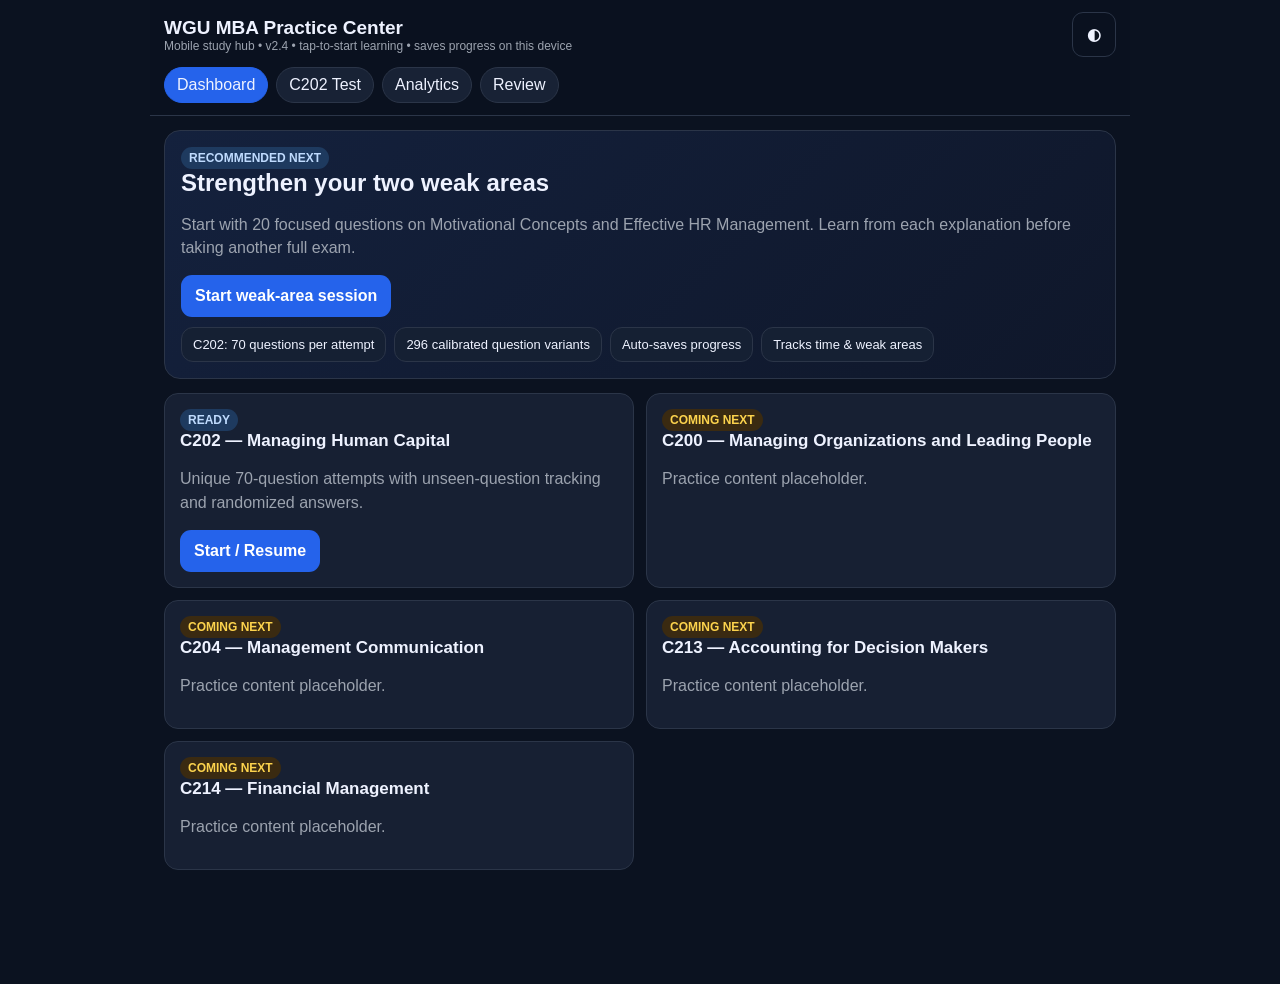
==== index.html @ a2a79108 "Make learning modes tap to start" ====
<!doctype html>
<html lang="en">
<head>
<meta charset="utf-8">
<meta name="viewport" content="width=device-width,initial-scale=1,viewport-fit=cover">
<meta name="theme-color" content="#0f172a">
<title>WGU MBA Practice Center</title>
<style>
:root {
  --bg:#0b1220; --panel:#111827; --panel2:#172033; --text:#eef2ff; --muted:#9ca3af;
  --line:#2b3548; --accent:#60a5fa; --accent2:#2563eb; --good:#16a34a; --bad:#dc2626;
  --warn:#d97706; --white:#fff;
}
*{box-sizing:border-box}
html{scroll-behavior:smooth}
body{margin:0;font-family:-apple-system,BlinkMacSystemFont,"Segoe UI",Roboto,Arial,sans-serif;background:var(--bg);color:var(--text)}
button,input{font:inherit}
.app{max-width:980px;margin:auto;padding-bottom:100px}
.topbar{position:sticky;top:0;z-index:30;background:rgba(11,18,32,.96);backdrop-filter:blur(12px);border-bottom:1px solid var(--line);padding:12px 14px}
.toprow{display:flex;justify-content:space-between;align-items:center;gap:12px}
.brand{font-weight:800;font-size:19px}
.sub{font-size:12px;color:var(--muted)}
.nav{display:flex;gap:8px;margin-top:10px;overflow:auto}
.nav button{flex:0 0 auto;background:#182235;color:var(--text);border:1px solid var(--line);border-radius:999px;padding:8px 12px}
.nav button.active{background:var(--accent2);border-color:var(--accent2)}
main{padding:14px}
.card{background:var(--panel);border:1px solid var(--line);border-radius:16px;padding:16px;margin-bottom:14px}
.hero{background:linear-gradient(135deg,#14213d,#0f172a)}
h1,h2,h3{margin:0 0 10px}
p{line-height:1.45}
.muted{color:var(--muted)}
.grid{display:grid;grid-template-columns:repeat(2,minmax(0,1fr));gap:12px}
.course{padding:15px;border-radius:14px;background:var(--panel2);border:1px solid var(--line)}
.course h3{font-size:17px}
.badge{display:inline-block;border-radius:999px;padding:4px 8px;font-size:12px;font-weight:700;background:#1e3a5f;color:#bfdbfe}
.badge.soon{background:#3a2a11;color:#fcd34d}
.btn{border:0;border-radius:11px;padding:12px 14px;font-weight:750;cursor:pointer}
.primary{background:var(--accent2);color:white}
.secondary{background:#253044;color:white}
.ghost{background:transparent;color:var(--text);border:1px solid var(--line)}
.danger{background:#7f1d1d;color:white}
.row{display:flex;gap:10px;flex-wrap:wrap}
.row .btn{flex:1}
.statrow{display:flex;gap:8px;flex-wrap:wrap;margin-top:10px}
.stat{background:#152033;border:1px solid var(--line);border-radius:12px;padding:9px 11px;font-size:13px}
.hidden{display:none!important}
.modeChoice{display:grid;grid-template-columns:1fr 1fr;gap:12px}
.mode{padding:16px;background:#162033;border:1px solid var(--line);border-radius:14px;cursor:pointer}
.mode.selected{outline:2px solid var(--accent)}
.mode .open{display:block;margin-top:14px;color:#93c5fd;font-weight:800;font-size:14px}
.progressWrap{height:8px;background:#222d40;border-radius:999px;overflow:hidden;margin-top:10px}
.progressBar{height:100%;background:var(--accent);width:0}
.questionCard{background:var(--panel);border:1px solid var(--line);border-radius:16px;padding:16px;margin-bottom:14px}
.qmeta{display:flex;justify-content:space-between;gap:8px;color:var(--muted);font-size:13px;margin-bottom:8px}
.qtext{font-size:18px;font-weight:700;line-height:1.42;margin-bottom:14px}
.option{display:flex;align-items:flex-start;gap:10px;padding:13px;border:1px solid var(--line);border-radius:12px;margin:9px 0;background:#151e2d;cursor:pointer}
.option:has(input:checked){border-color:var(--accent);background:#14253d}
.option input{margin-top:3px;transform:scale(1.2)}
.feedback{margin-top:12px;border-radius:12px;padding:12px;line-height:1.45}
.feedback.good{background:#0f2f1f;border:1px solid #166534}
.feedback.bad{background:#351515;border:1px solid #991b1b}
.feedback b{display:block;margin-bottom:4px}
.bookmark{background:transparent;border:1px solid var(--line);color:#facc15;border-radius:10px;padding:8px 10px}
.bottom{position:fixed;left:0;right:0;bottom:0;background:rgba(17,24,39,.98);border-top:1px solid var(--line);padding:10px 12px;z-index:40}
.bottom .inner{max-width:980px;margin:auto;display:flex;gap:8px}
.bottom .btn{flex:1}
.analyticsGrid{display:grid;grid-template-columns:repeat(2,minmax(0,1fr));gap:10px}
.metric{background:#151e2d;border:1px solid var(--line);border-radius:12px;padding:12px}
.metric strong{font-size:22px;display:block}
table{width:100%;border-collapse:collapse;font-size:14px}
th,td{text-align:left;padding:10px 6px;border-bottom:1px solid var(--line)}
.goodText{color:#86efac} .badText{color:#fca5a5}
.reviewItem{padding:12px;border:1px solid var(--line);border-radius:12px;margin:10px 0;background:#151e2d}
@media(max-width:640px){
 .grid,.modeChoice,.analyticsGrid{grid-template-columns:1fr}
 .qtext{font-size:17px}
 .row{flex-direction:column}
 .brand{font-size:18px}
}
</style>
</head>
<body>
<div class="app">
  <header class="topbar">
    <div class="toprow">
      <div>
        <div class="brand">WGU MBA Practice Center</div>
        <div class="sub">Mobile study hub • v2.4 • tap-to-start learning • saves progress on this device</div>
      </div>
      <button class="ghost btn" onclick="toggleTheme()">◐</button>
    </div>
    <div class="nav">
      <button id="navDash" class="active" onclick="showView('dashboard')">Dashboard</button>
      <button id="navTest" onclick="openC202()">C202 Test</button>
      <button id="navAnalytics" onclick="showAnalytics()">Analytics</button>
      <button id="navReview" onclick="showReview()">Review</button>
    </div>
  </header>

  <main>
    <section id="dashboard">
      <div class="card hero">
        <span class="badge">RECOMMENDED NEXT</span>
        <h1>Strengthen your two weak areas</h1>
        <p class="muted">Start with 20 focused questions on Motivational Concepts and Effective HR Management. Learn from each explanation before taking another full exam.</p>
        <button class="btn primary" onclick="startRecommended()">Start weak-area session</button>
        <div class="statrow">
          <div class="stat">C202: 70 questions per attempt</div>
          <div class="stat">296 calibrated question variants</div>
          <div class="stat">Auto-saves progress</div>
          <div class="stat">Tracks time & weak areas</div>
        </div>
      </div>
      <div class="grid">
        <div class="course">
          <span class="badge">READY</span>
          <h3>C202 — Managing Human Capital</h3>
          <p class="muted">Unique 70-question attempts with unseen-question tracking and randomized answers.</p>
          <button class="btn primary" onclick="openC202()">Start / Resume</button>
        </div>
        <div class="course"><span class="badge soon">COMING NEXT</span><h3>C200 — Managing Organizations and Leading People</h3><p class="muted">Practice content placeholder.</p></div>
        <div class="course"><span class="badge soon">COMING NEXT</span><h3>C204 — Management Communication</h3><p class="muted">Practice content placeholder.</p></div>
        <div class="course"><span class="badge soon">COMING NEXT</span><h3>C213 — Accounting for Decision Makers</h3><p class="muted">Practice content placeholder.</p></div>
        <div class="course"><span class="badge soon">COMING NEXT</span><h3>C214 — Financial Management</h3><p class="muted">Practice content placeholder.</p></div>
      </div>
    </section>

    <section id="setup" class="hidden">
      <div class="card">
        <h2>C202 Practice OA</h2>
        <p class="muted">Short sessions build retention. Use the full simulation when you are ready to measure progress.</p>
        <div class="modeChoice">
          <div id="learnModeCard" class="mode" role="button" tabindex="0" onclick="startMode('learn')">
            <h3>Learn · 10</h3>
            <p class="muted">Immediate answers and teaching rationales.</p>
            <span class="open">Start learning →</span>
          </div>
          <div id="weakModeCard" class="mode" role="button" tabindex="0" onclick="startMode('weak')">
            <h3>Weak Areas · 20</h3>
            <p class="muted">Targets motivation and effective HR management.</p>
            <span class="open">Practice weak areas →</span>
          </div>
          <div id="examModeCard" class="mode" role="button" tabindex="0" onclick="startMode('exam')">
            <h3>OA Simulation · 70</h3>
            <p class="muted">No feedback until you submit the full exam.</p>
            <span class="open">Begin simulation →</span>
          </div>
          <div id="reviewModeCard" class="mode" role="button" tabindex="0" onclick="showReview()">
            <h3>Review Due</h3>
            <p class="muted">Revisit missed and bookmarked questions.</p>
            <span class="open">Open review →</span>
          </div>
        </div>
        <div class="row" style="margin-top:14px">
          <button class="btn secondary" onclick="resumeTest()">Resume Saved Test</button>
        </div>
      </div>
    </section>

    <section id="testView" class="hidden">
      <div class="card">
        <div class="toprow">
          <div>
            <h2>C202 Practice OA</h2>
            <div class="muted" id="modeLabel">Study Mode</div>
          </div>
          <button class="bookmark" onclick="toggleBookmark()">☆ Bookmark</button>
        </div>
        <div class="statrow">
          <div class="stat" id="qStat">Question 1 / 70</div>
          <div class="stat" id="scoreStat">Score 0 / 0</div>
          <div class="stat" id="timeStat">00:00:00</div>
        </div>
        <div class="progressWrap"><div id="prog" class="progressBar"></div></div>
      </div>

      <div id="questionHost"></div>
    </section>

    <section id="analytics" class="hidden"></section>
    <section id="review" class="hidden"></section>
  </main>
</div>

<div id="bottomBar" class="bottom hidden">
  <div class="inner">
    <button class="btn secondary" onclick="prevQ()">Previous</button>
    <button id="gradeBtn" class="btn primary" onclick="gradeCurrent()">Grade Answer</button>
    <button class="btn secondary" onclick="nextQ()">Next</button>
  </div>
</div>

<script src="calibrated-questions.js"></script>
<script>
const Q = [{"q": "A company uses a neutral preemployment test that results in a substantially lower selection rate for a protected group, and the company cannot show that the test is job related. What concept is illustrated?", "o": ["Disparate treatment", "Adverse impact", "Bona fide occupational qualification", "Reasonable accommodation"], "a": 1, "r": "Adverse impact occurs when a facially neutral employment practice disproportionately harms a protected group and cannot be justified as job related and consistent with business necessity.", "tag": "Legal & Regulatory"}, {"q": "A supervisor refuses to promote an employee specifically because of the employee's national origin. What type of discrimination is this?", "o": ["Adverse impact", "Disparate treatment", "Job analysis", "Affirmative action"], "a": 1, "r": "Disparate treatment is intentional discrimination based on a protected characteristic.", "tag": "Legal & Regulatory"}, {"q": "Which Supreme Court case is the seminal 1971 adverse-impact decision involving employment tests at Duke Power?", "o": ["Ricci v. DeStefano", "Griggs v. Duke Power Co.", "Brown v. Board of Education", "Meritor Savings Bank v. Vinson"], "a": 1, "r": "Griggs v. Duke Power Co. established that facially neutral employment practices can violate Title VII when they have unjustified discriminatory effects.", "tag": "Legal & Regulatory"}, {"q": "A job requires actors playing a specific historical female character to be female. Which defense may apply to the sex requirement?", "o": ["Reasonable accommodation", "BFOQ", "Adverse impact", "Seniority"], "a": 1, "r": "A bona fide occupational qualification may permit consideration of religion, sex, or national origin when it is reasonably necessary to the normal operation of the business. Race is never a BFOQ.", "tag": "Legal & Regulatory"}, {"q": "What is the primary purpose of affirmative action?", "o": ["Guarantee jobs to every protected-class applicant", "Proactively address discrimination and its past effects", "Replace all merit-based hiring", "Allow race norming on selection tests"], "a": 1, "r": "Affirmative action is a proactive effort to increase opportunity and address discrimination and its lingering effects; it does not eliminate job-related qualification standards.", "tag": "Legal & Regulatory"}, {"q": "Executive Order 11246 historically required covered federal contractors to do which of the following?", "o": ["Eliminate overtime pay", "Maintain affirmative action obligations", "Provide unlimited unpaid leave", "Avoid all preemployment testing"], "a": 1, "r": "Executive Order 11246 imposed nondiscrimination and affirmative-action requirements on covered federal contractors.", "tag": "Legal & Regulatory"}, {"q": "Which law generally prohibits employment discrimination based on race, color, religion, sex, and national origin?", "o": ["Title VII of the Civil Rights Act of 1964", "FLSA", "WARN Act", "NLRA"], "a": 0, "r": "Title VII is the core federal employment-discrimination statute covering race, color, religion, sex, and national origin.", "tag": "Legal & Regulatory"}, {"q": "Which federal law generally protects qualified individuals with disabilities from employment discrimination and requires reasonable accommodation absent undue hardship?", "o": ["ADEA", "ADA", "FMLA", "ERISA"], "a": 1, "r": "The Americans with Disabilities Act protects qualified individuals with disabilities and requires reasonable accommodation unless doing so would create an undue hardship.", "tag": "Legal & Regulatory"}, {"q": "An employee requests a modified workstation because of a disability. What should HR evaluate first?", "o": ["Whether the employee belongs to a union", "Whether the accommodation is reasonable and enables essential job functions", "Whether coworkers approve", "Whether the employee has five years of service"], "a": 1, "r": "ADA analysis focuses on whether the employee is qualified, the job's essential functions, and whether a reasonable accommodation can be provided without undue hardship.", "tag": "Legal & Regulatory"}, {"q": "Which law generally protects employees age 40 and older from age discrimination?", "o": ["ADEA", "EPA", "FLSA", "COBRA"], "a": 0, "r": "The Age Discrimination in Employment Act protects individuals who are age 40 or older.", "tag": "Legal & Regulatory"}, {"q": "Which law requires substantially equal pay for men and women performing substantially equal work under covered conditions?", "o": ["Equal Pay Act", "WARN Act", "NLRA", "FMLA"], "a": 0, "r": "The Equal Pay Act prohibits sex-based wage discrimination for substantially equal work under the statute's requirements.", "tag": "Legal & Regulatory"}, {"q": "Which law establishes federal minimum-wage and overtime requirements for covered nonexempt employees?", "o": ["FLSA", "FMLA", "ERISA", "Title VII"], "a": 0, "r": "The Fair Labor Standards Act governs federal minimum wage, overtime, child-labor rules, and exempt/nonexempt classifications.", "tag": "Legal & Regulatory"}, {"q": "Which law gives eligible employees of covered employers job-protected unpaid leave for qualifying family and medical reasons?", "o": ["FMLA", "NLRA", "ADA", "ADEA"], "a": 0, "r": "The Family and Medical Leave Act provides eligible employees with job-protected unpaid leave for specified qualifying reasons.", "tag": "Legal & Regulatory"}, {"q": "Which law protects employees' rights to organize, bargain collectively, and engage in protected concerted activity?", "o": ["NLRA/Wagner Act", "WARN Act", "Equal Pay Act", "OSHA"], "a": 0, "r": "The National Labor Relations Act, also called the Wagner Act, protects organizing, collective bargaining, and protected concerted activity.", "tag": "Legal & Regulatory"}, {"q": "A manager threatens to fire employees if they attempt to unionize. Which law is most directly implicated?", "o": ["FLSA", "NLRA/Wagner Act", "FMLA", "COBRA"], "a": 1, "r": "Retaliation or coercion related to protected union activity can violate the NLRA.", "tag": "Legal & Regulatory"}, {"q": "Which law generally requires certain employers to provide advance notice of qualifying plant closings or mass layoffs?", "o": ["WARN Act", "ADA", "ADEA", "Equal Pay Act"], "a": 0, "r": "The Worker Adjustment and Retraining Notification Act generally requires advance notice for covered plant closings and mass layoffs.", "tag": "Legal & Regulatory"}, {"q": "Which federal agency administers and enforces many federal workplace anti-discrimination laws?", "o": ["EEOC", "NLRB", "SEC", "EPA"], "a": 0, "r": "The Equal Employment Opportunity Commission enforces major federal employment-discrimination statutes.", "tag": "Legal & Regulatory"}, {"q": "Which agency administers the National Labor Relations Act?", "o": ["EEOC", "NLRB", "OSHA", "IRS"], "a": 1, "r": "The National Labor Relations Board administers and enforces the NLRA.", "tag": "Legal & Regulatory"}, {"q": "Which law is primarily concerned with workplace safety and health standards?", "o": ["OSHA", "FMLA", "ADEA", "COBRA"], "a": 0, "r": "The Occupational Safety and Health Act created a framework for workplace safety and health standards.", "tag": "Legal & Regulatory"}, {"q": "Which statement best describes sexual harassment under Title VII?", "o": ["It can include quid pro quo or a hostile work environment", "It only occurs when a supervisor is involved", "It requires physical touching", "It is legal if no one complains"], "a": 0, "r": "Sexual harassment can take several forms, including quid pro quo harassment and conduct sufficiently severe or pervasive to create a hostile work environment.", "tag": "Legal & Regulatory"}, {"q": "A manager tells an employee that a promotion depends on going on a date with the manager. What type of harassment is this?", "o": ["Hostile environment only", "Quid pro quo", "Adverse impact", "BFOQ"], "a": 1, "r": "Quid pro quo harassment occurs when employment benefits or detriments are conditioned on submission to unwelcome sexual conduct.", "tag": "Legal & Regulatory"}, {"q": "Repeated severe sexual comments make the workplace intimidating and offensive. Which concept best applies?", "o": ["Hostile work environment", "Job enlargement", "Constructive feedback", "Seniority system"], "a": 0, "r": "Harassing conduct may create a hostile work environment when it is sufficiently severe or pervasive under applicable law.", "tag": "Legal & Regulatory"}, {"q": "A company rejects a candidate because customers prefer employees of a certain race. Which statement is correct?", "o": ["Customer preference makes race a valid BFOQ", "Race can never be a BFOQ", "It is allowed if sales increase", "It is lawful if stated in the job description"], "a": 1, "r": "Race cannot be used as a BFOQ, and customer preference does not justify race discrimination.", "tag": "Legal & Regulatory"}, {"q": "What is the 'four-fifths rule' commonly used to screen for possible adverse impact?", "o": ["A protected group's selection rate is less than 80% of the highest group's rate", "80% of employees must be promoted annually", "Four of every five hires must be internal", "80% of applicants must pass every test"], "a": 0, "r": "The four-fifths rule is a practical screening guideline: a selection rate below 80% of the rate for the highest group can indicate potential adverse impact.", "tag": "Legal & Regulatory"}, {"q": "Group A has a 50% selection rate and Group B has a 30% selection rate. Using the four-fifths rule, what is the result for Group B relative to Group A?", "o": ["No adverse-impact indication because 30% is above 25%", "Potential adverse impact because 30/50 = 60%", "No issue because both rates are below 80%", "Disparate treatment is automatically proven"], "a": 1, "r": "30% divided by 50% equals 60%, which is below the 80% guideline and therefore indicates potential adverse impact.", "tag": "Legal & Regulatory"}, {"q": "What is race norming?", "o": ["Adjusting test scores based on race or ethnicity", "Making a test more job related", "Providing reasonable accommodation", "Using a structured interview"], "a": 0, "r": "Race norming means adjusting or interpreting scores differently based on race or ethnicity; federal law prohibits this practice in employment testing.", "tag": "Legal & Regulatory"}, {"q": "Which of the following is an example of a facially neutral policy that may create adverse impact?", "o": ["Refusing to hire someone because she is pregnant", "Requiring all warehouse applicants to be at least six feet tall", "Calling an applicant a racial slur", "Paying a woman less because she is a woman"], "a": 1, "r": "A universal height requirement appears neutral but may disproportionately exclude women or certain ethnic groups and therefore raise adverse-impact concerns.", "tag": "Legal & Regulatory"}, {"q": "An employer proves that a selection test with adverse impact accurately predicts safe performance in a safety-critical job. What is the employer's strongest defense?", "o": ["Customer preference", "Business necessity/job relatedness", "Seniority alone", "At-will employment"], "a": 1, "r": "A practice with adverse impact may be defensible when it is job related for the position and consistent with business necessity.", "tag": "Legal & Regulatory"}, {"q": "Which of the following is NOT a protected category under Title VII itself?", "o": ["Race", "Religion", "National origin", "Age"], "a": 3, "r": "Age discrimination is addressed primarily by the ADEA, not Title VII.", "tag": "Legal & Regulatory"}, {"q": "A religious employee asks for a schedule adjustment to observe a holy day. What concept applies?", "o": ["Reasonable accommodation", "Adverse impact only", "Comparable worth", "Job rotation"], "a": 0, "r": "Title VII may require reasonable accommodation of sincerely held religious practices unless it causes undue hardship under the governing standard.", "tag": "Legal & Regulatory"}, {"q": "What is the first major step in the human resource planning process?", "o": ["Strategic planning", "Exit interviews", "Performance appraisal", "Job posting"], "a": 0, "r": "Human resource planning begins with understanding the organization's strategic direction so workforce requirements can be aligned with it.", "tag": "Strategic HR Planning"}, {"q": "After strategic planning, HR estimates the number and types of employees the organization will need. What is this called?", "o": ["Labor demand forecasting", "Job evaluation", "Benchmarking compensation", "Succession replacement"], "a": 0, "r": "Labor demand forecasting predicts the future quantity and types of employees needed.", "tag": "Strategic HR Planning"}, {"q": "HR estimates the availability of qualified workers inside and outside the organization. What is this called?", "o": ["Labor supply forecasting", "Job enrichment", "Behavioral modeling", "Pay compression"], "a": 0, "r": "Labor supply forecasting estimates the future availability of talent from internal and external sources.", "tag": "Strategic HR Planning"}, {"q": "Forecasting shows that the organization will have more employees than needed. What condition exists?", "o": ["Labor shortage", "Labor surplus", "Adverse impact", "Skill premium"], "a": 1, "r": "When expected labor supply exceeds expected labor demand, the organization faces a labor surplus.", "tag": "Strategic HR Planning"}, {"q": "Forecasting shows that the organization will need 40 engineers but expects only 25 to be available. What condition exists?", "o": ["Labor surplus", "Labor shortage", "Replacement chart", "Job enlargement"], "a": 1, "r": "Demand exceeds projected supply, which creates a labor shortage.", "tag": "Strategic HR Planning"}, {"q": "Which action is most appropriate for a long-term labor shortage?", "o": ["Recruiting and developing talent", "Downsizing", "Hiring freeze", "Early-retirement incentives"], "a": 0, "r": "Recruiting, training, succession development, and retention are common approaches when projected labor demand exceeds supply.", "tag": "Strategic HR Planning"}, {"q": "Which action is most appropriate for a persistent labor surplus?", "o": ["Aggressive external recruiting", "Downsizing or attrition", "Signing bonuses", "Overtime expansion"], "a": 1, "r": "A persistent labor surplus may be addressed through attrition, reduced hours, hiring freezes, redeployment, or downsizing.", "tag": "Strategic HR Planning"}, {"q": "What is succession planning designed to accomplish?", "o": ["Identify and develop employees for critical future roles", "Calculate overtime", "Determine OSHA citations", "Set product prices"], "a": 0, "r": "Succession planning builds a pipeline of qualified people who can fill key positions in the future.", "tag": "Strategic HR Planning"}, {"q": "What is a replacement chart primarily used for?", "o": ["Show potential replacements for key positions", "Determine market pay rates", "Calculate turnover costs", "Document safety violations"], "a": 0, "r": "Replacement charts identify current incumbents and possible candidates who could replace them in key roles.", "tag": "Strategic HR Planning"}, {"q": "What is the primary purpose of a skills inventory?", "o": ["Track employee qualifications, capabilities, and experience", "Measure customer satisfaction", "Record union grievances", "Calculate payroll taxes"], "a": 0, "r": "A skills inventory helps HR understand the organization's current internal talent supply.", "tag": "Strategic HR Planning"}, {"q": "What process identifies the tasks, duties, responsibilities, and required competencies of a job?", "o": ["Job analysis", "Job rotation", "Job evaluation", "Workforce reduction"], "a": 0, "r": "Job analysis systematically gathers information about job duties and the knowledge, skills, abilities, and other characteristics needed.", "tag": "Strategic HR Planning"}, {"q": "Which document primarily describes a job's duties and responsibilities?", "o": ["Job description", "Job specification", "Offer letter", "Replacement chart"], "a": 0, "r": "A job description focuses on what the job entails—its duties, responsibilities, and working conditions.", "tag": "Strategic HR Planning"}, {"q": "Which document primarily states the qualifications a person needs to perform a job?", "o": ["Job specification", "Job description", "Performance log", "Organizational chart"], "a": 0, "r": "A job specification describes the KSAOs and other qualifications required of the jobholder.", "tag": "Strategic HR Planning"}, {"q": "An organization adds more tasks at the same general level of responsibility to a job. What is this called?", "o": ["Job enlargement", "Job enrichment", "Job simplification", "Job evaluation"], "a": 0, "r": "Job enlargement horizontally expands a job by adding tasks of similar responsibility.", "tag": "Strategic HR Planning"}, {"q": "An organization gives an employee greater autonomy, responsibility, and control over how work is performed. What is this called?", "o": ["Job enrichment", "Job enlargement", "Job sharing", "Downsizing"], "a": 0, "r": "Job enrichment vertically expands a job by increasing responsibility, autonomy, and meaningfulness.", "tag": "Strategic HR Planning"}, {"q": "Employees periodically move among different jobs to broaden skills. What is this called?", "o": ["Job rotation", "Job evaluation", "Job posting", "Job pricing"], "a": 0, "r": "Job rotation moves employees through different assignments to broaden skills, reduce monotony, or support development.", "tag": "Strategic HR Planning"}, {"q": "What is strategic human resource management?", "o": ["Aligning HR practices with organizational strategy", "Handling only payroll transactions", "Delegating all hiring to line managers", "Eliminating performance evaluations"], "a": 0, "r": "Strategic HRM links workforce capabilities and HR systems to the organization's strategic objectives.", "tag": "Strategic HR Planning"}, {"q": "Which HR metric is calculated by dividing the number of employees who leave during a period by the average workforce size?", "o": ["Turnover rate", "Selection ratio", "Yield ratio", "Compa-ratio"], "a": 0, "r": "Turnover rate measures employee separations relative to the workforce during a specified period.", "tag": "Strategic HR Planning"}, {"q": "What does a high voluntary turnover rate most directly signal to HR?", "o": ["Potential retention problems", "Guaranteed labor surplus", "Perfect job fit", "No need for recruiting"], "a": 0, "r": "High voluntary turnover often indicates retention, engagement, compensation, leadership, or job-fit concerns that warrant investigation.", "tag": "Strategic HR Planning"}, {"q": "What is benchmarking in HR?", "o": ["Comparing practices or metrics with relevant standards or organizations", "Automatically promoting senior employees", "Testing applicants without validation", "Replacing performance management with discipline"], "a": 0, "r": "Benchmarking compares an organization's practices or outcomes with internal or external standards to identify gaps and opportunities.", "tag": "Strategic HR Planning"}, {"q": "What is the primary purpose of recruitment?", "o": ["Generate a pool of qualified applicants", "Choose the final candidate", "Determine an employee's raise", "Conduct exit interviews"], "a": 0, "r": "Recruitment attracts and generates a pool of qualified applicants; selection determines which candidate receives the job.", "tag": "Staffing & Development"}, {"q": "What is the primary purpose of selection?", "o": ["Choose the applicant most likely to succeed in the job", "Create the organization's mission", "Determine product demand", "Set tax policy"], "a": 0, "r": "Selection uses job-related information to determine which applicant best meets the position's requirements.", "tag": "Staffing & Development"}, {"q": "What does reliability mean for a selection test?", "o": ["It produces consistent results", "It measures what it is intended to measure", "It is inexpensive", "It has no adverse impact"], "a": 0, "r": "Reliability is consistency or stability of measurement.", "tag": "Staffing & Development"}, {"q": "What does validity mean for an employment test?", "o": ["It measures or predicts what it is intended to measure or predict", "It always produces identical scores", "It costs less than interviews", "It is liked by applicants"], "a": 0, "r": "Validity concerns whether a tool measures the intended construct or predicts relevant job performance.", "tag": "Staffing & Development"}, {"q": "A test score is strongly associated with later job performance. What type of evidence is this?", "o": ["Criterion-related validity", "Face validity only", "Seniority validity", "Job rotation"], "a": 0, "r": "Criterion-related validity examines the relationship between a predictor, such as a test, and a relevant criterion such as job performance.", "tag": "Staffing & Development"}, {"q": "A selection assessment samples tasks that employees actually perform on the job. What type of validity is emphasized?", "o": ["Content validity", "External equity", "Procedural justice", "Constructive discharge"], "a": 0, "r": "Content validity is supported when an assessment adequately samples important job content.", "tag": "Staffing & Development"}, {"q": "Which interview approach generally improves consistency across applicants?", "o": ["Structured interview", "Unstructured conversation only", "No questions prepared in advance", "Different scoring standards for each applicant"], "a": 0, "r": "Structured interviews use standardized questions and scoring criteria, improving consistency and typically reliability and validity.", "tag": "Staffing & Development"}, {"q": "What is a realistic job preview intended to do?", "o": ["Provide balanced information about the job before hire", "Guarantee retention", "Replace orientation", "Prevent all discrimination claims"], "a": 0, "r": "A realistic job preview gives applicants accurate information about positive and challenging aspects of the job, improving expectations and fit.", "tag": "Staffing & Development"}, {"q": "A recruiter gives candidates an unrealistically positive picture of the job. What problem can result?", "o": ["Unmet expectations and early turnover", "Higher content validity", "Lower labor demand", "Automatic employee engagement"], "a": 0, "r": "Overselling can create a psychological-contract mismatch and increase dissatisfaction and turnover after hire.", "tag": "Staffing & Development"}, {"q": "What is onboarding primarily designed to accomplish?", "o": ["Integrate new employees into the organization and role", "Determine union dues", "Calculate market share", "Replace annual training"], "a": 0, "r": "Onboarding helps new employees understand their jobs, expectations, culture, relationships, and resources.", "tag": "Staffing & Development"}, {"q": "What is the difference between training and development?", "o": ["Training focuses mainly on current-job skills; development prepares for broader or future responsibilities", "Training is only for managers; development is only for hourly workers", "They are identical", "Development deals only with discipline"], "a": 0, "r": "Training generally addresses current performance needs, while development is broader and future oriented.", "tag": "Staffing & Development"}, {"q": "What is needs assessment in training?", "o": ["Determining whether training is needed and what gaps it should address", "Selecting the highest-paid employee", "Calculating unemployment", "Writing a union contract"], "a": 0, "r": "Training needs assessment identifies performance gaps, their causes, and whether training is an appropriate solution.", "tag": "Staffing & Development"}, {"q": "Which training method is especially useful when employees learn by practicing under realistic conditions without risking actual operations?", "o": ["Simulation", "Exit interview", "Job evaluation", "Forced ranking"], "a": 0, "r": "Simulation lets employees practice realistic tasks or decisions in a controlled environment.", "tag": "Staffing & Development"}, {"q": "Which method pairs a less experienced employee with a more experienced person for guidance and career development?", "o": ["Mentoring", "Downsizing", "Job pricing", "Arbitration"], "a": 0, "r": "Mentoring uses a more experienced person to provide guidance, support, and developmental advice.", "tag": "Staffing & Development"}, {"q": "Which developmental approach focuses on improving specific performance through ongoing guidance and feedback?", "o": ["Coaching", "Outplacement", "Mediation", "Benchmarking"], "a": 0, "r": "Coaching provides targeted guidance, feedback, and practice to improve current or emerging capabilities.", "tag": "Staffing & Development"}, {"q": "What is transfer of training?", "o": ["Applying learned knowledge and skills back on the job", "Moving an employee to another location", "Changing the payroll system", "Promoting a trainee"], "a": 0, "r": "Transfer of training occurs when employees successfully apply training content in their actual work.", "tag": "Staffing & Development"}, {"q": "What is the best evidence that training improved organizational performance?", "o": ["Relevant job or business results improved", "Employees enjoyed lunch", "The instructor spoke clearly", "Attendance was high"], "a": 0, "r": "Reaction matters, but results-level evidence links training to relevant performance or organizational outcomes.", "tag": "Staffing & Development"}, {"q": "An employee performs poorly because equipment is defective, not because of a skill gap. What should HR do?", "o": ["Fix the work-system problem rather than assuming training is the solution", "Require more training immediately", "Lower the employee's pay", "Terminate the employee automatically"], "a": 0, "r": "Training is appropriate for knowledge or skill deficiencies; it will not correct environmental barriers such as defective equipment.", "tag": "Staffing & Development"}, {"q": "What is career development?", "o": ["Ongoing activities that help employees manage and prepare for future career roles", "A one-time orientation session", "A payroll audit", "A disciplinary hearing"], "a": 0, "r": "Career development is an ongoing process of building competencies and preparing employees for future roles and opportunities.", "tag": "Staffing & Development"}, {"q": "Why is internal recruiting often attractive to employers?", "o": ["Candidates' performance is already better known and promotions can motivate employees", "It guarantees diversity", "It eliminates all training", "It is legally required"], "a": 0, "r": "Internal recruiting can reduce uncertainty, support development, and reinforce advancement opportunities, though it also has limitations.", "tag": "Staffing & Development"}, {"q": "What is the primary purpose of performance management?", "o": ["Align and improve employee performance with organizational goals", "Punish poor performers", "Eliminate feedback", "Set federal minimum wage"], "a": 0, "r": "Performance management is an ongoing system for setting expectations, monitoring, developing, evaluating, and aligning performance.", "tag": "Performance & Compensation"}, {"q": "Which is the best example of a SMART performance goal?", "o": ["Improve customer service someday", "Reduce average customer response time from 24 hours to 12 hours by December 31", "Work harder", "Be more professional"], "a": 1, "r": "SMART goals are specific, measurable, achievable, relevant, and time-bound.", "tag": "Performance & Compensation"}, {"q": "A manager rates an employee highly on every performance dimension because the employee is exceptionally friendly. What rating error is this?", "o": ["Halo error", "Recency error", "Central tendency", "Contrast error"], "a": 0, "r": "Halo error occurs when one positive characteristic improperly influences ratings on unrelated dimensions.", "tag": "Performance & Compensation"}, {"q": "A manager gives an employee low ratings on every dimension because of one disliked trait. What is this often called?", "o": ["Horns effect", "Leniency", "Central tendency", "Benchmarking"], "a": 0, "r": "The horns effect is the negative counterpart of halo error: one unfavorable impression contaminates multiple ratings.", "tag": "Performance & Compensation"}, {"q": "A supervisor bases an annual appraisal almost entirely on what happened during the last month. What error is this?", "o": ["Recency error", "Halo error", "Strictness error", "Similarity bias"], "a": 0, "r": "Recency error occurs when recent events are overweighted relative to performance across the entire evaluation period.", "tag": "Performance & Compensation"}, {"q": "A manager avoids high or low ratings and gives nearly everyone an average score. What error is this?", "o": ["Central tendency", "Leniency", "Halo", "Primacy"], "a": 0, "r": "Central tendency is the tendency to cluster ratings near the middle of the scale.", "tag": "Performance & Compensation"}, {"q": "A supervisor routinely gives almost everyone unusually high ratings. What rating error is this?", "o": ["Leniency", "Strictness", "Recency", "Contrast"], "a": 0, "r": "Leniency error occurs when a rater systematically assigns ratings that are too favorable.", "tag": "Performance & Compensation"}, {"q": "What does 360-degree feedback typically include?", "o": ["Input from multiple sources such as supervisors, peers, subordinates, and sometimes customers", "Feedback only from HR", "Only objective financial data", "Only a self-rating"], "a": 0, "r": "360-degree feedback combines perspectives from multiple people who interact with the employee.", "tag": "Performance & Compensation"}, {"q": "What is management by objectives (MBO)?", "o": ["A process in which managers and employees establish measurable goals and evaluate results", "A seniority-only promotion rule", "An OSHA inspection method", "A union election process"], "a": 0, "r": "MBO emphasizes jointly established measurable objectives and evaluation against results.", "tag": "Performance & Compensation"}, {"q": "Why should performance standards be job related?", "o": ["To improve fairness, validity, and alignment with actual work", "To make ratings more subjective", "To reduce documentation", "To avoid employee input"], "a": 0, "r": "Job-related performance criteria are more defensible, meaningful, and useful for improving actual job performance.", "tag": "Performance & Compensation"}, {"q": "What is progressive discipline?", "o": ["A sequence of increasingly serious corrective actions when appropriate", "Automatic termination for every first offense", "A compensation system", "A recruitment method"], "a": 0, "r": "Progressive discipline typically escalates corrective action for repeated misconduct while allowing proportional responses, subject to policy and offense severity.", "tag": "Performance & Compensation"}, {"q": "What is the main purpose of an employee grievance procedure?", "o": ["Provide a formal process for raising and resolving workplace complaints", "Calculate overtime", "Set sales quotas", "Determine selection ratios"], "a": 0, "r": "A grievance procedure provides a defined channel for employees to challenge or resolve workplace issues.", "tag": "Performance & Compensation"}, {"q": "What is mediation?", "o": ["A neutral third party helps parties reach their own agreement", "A judge imposes a binding decision", "A supervisor terminates both employees", "A union automatically wins the dispute"], "a": 0, "r": "In mediation, a neutral facilitator assists negotiation but ordinarily does not impose the final outcome.", "tag": "Performance & Compensation"}, {"q": "What is arbitration?", "o": ["A neutral third party hears the dispute and issues a decision, often binding if agreed or required", "Coworkers vote on the outcome", "HR conducts orientation", "Employees create job descriptions"], "a": 0, "r": "Arbitration submits a dispute to a neutral third party who renders a decision under the applicable agreement or process.", "tag": "Performance & Compensation"}, {"q": "What is procedural justice?", "o": ["Perceived fairness of the process used to make decisions", "Equality of everyone's pay regardless of work", "The legal right to overtime", "The number of benefits offered"], "a": 0, "r": "Procedural justice concerns whether decision-making processes are consistent, unbiased, transparent, and fair.", "tag": "Performance & Compensation"}, {"q": "What is direct compensation?", "o": ["Wages, salaries, incentives, and bonuses paid directly to employees", "Only health insurance", "Only paid leave", "Recognition with no monetary value"], "a": 0, "r": "Direct compensation includes monetary payments such as wages, salaries, commissions, incentives, and bonuses.", "tag": "Motivation, Culture & Ethics"}, {"q": "Which is an example of indirect compensation?", "o": ["Employer-paid health insurance", "Hourly wage", "Sales commission", "Cash bonus"], "a": 0, "r": "Indirect compensation consists of benefits and services provided in addition to direct pay.", "tag": "Motivation, Culture & Ethics"}, {"q": "What does internal equity in compensation mean?", "o": ["Pay relationships among jobs within the organization are perceived as fair", "Pay exactly matches every competitor", "All employees receive identical pay", "Benefits are eliminated"], "a": 0, "r": "Internal equity concerns fair pay relationships among jobs inside the organization.", "tag": "Motivation, Culture & Ethics"}, {"q": "What does external equity in compensation mean?", "o": ["The organization's pay is competitive with relevant labor markets", "Everyone inside the company has identical pay", "Managers are paid more than all employees", "No employee receives incentives"], "a": 0, "r": "External equity concerns how the organization's compensation compares with pay for similar work in the external labor market.", "tag": "Motivation, Culture & Ethics"}, {"q": "What is job evaluation used for?", "o": ["Determine the relative internal worth of jobs", "Measure individual employee performance", "Recruit external applicants", "Determine unemployment rates"], "a": 0, "r": "Job evaluation systematically compares jobs to help establish an internally equitable pay structure.", "tag": "Motivation, Culture & Ethics"}, {"q": "What is a pay-for-performance plan designed to do?", "o": ["Link some compensation to performance or results", "Guarantee identical pay", "Replace all base salary with benefits", "Eliminate performance measurement"], "a": 0, "r": "Pay-for-performance programs connect compensation to individual, team, or organizational outcomes.", "tag": "Motivation, Culture & Ethics"}, {"q": "A salesperson earns a percentage of sales revenue. What type of compensation is this?", "o": ["Commission", "Seniority pay", "Indirect benefit", "Job evaluation"], "a": 0, "r": "A commission pays an employee based on sales or similar measurable output.", "tag": "Motivation, Culture & Ethics"}, {"q": "What is a merit increase?", "o": ["A base-pay increase tied to assessed performance", "A legally required overtime payment", "An employee benefit", "A severance payment"], "a": 0, "r": "Merit pay increases base salary based on performance appraisal or related criteria.", "tag": "Motivation, Culture & Ethics"}, {"q": "What is pay compression?", "o": ["Small pay differences between employees despite meaningful differences in experience or responsibility", "A reduction in workweek hours", "A wage garnishment", "A pension vesting rule"], "a": 0, "r": "Pay compression occurs when salary differences between newer and more experienced employees become unusually small.", "tag": "Motivation, Culture & Ethics"}, {"q": "What is a total rewards approach?", "o": ["Combining compensation, benefits, development, recognition, and other valued employment rewards", "Paying only salary", "Eliminating nonfinancial rewards", "Using only seniority to reward employees"], "a": 0, "r": "Total rewards considers the full package employees value, including pay, benefits, recognition, development, and work experience.", "tag": "Motivation, Culture & Ethics"}, {"q": "According to Maslow, which needs are at the base of the hierarchy?", "o": ["Physiological needs", "Esteem needs", "Self-actualization", "Belonging needs"], "a": 0, "r": "Maslow's hierarchy begins with physiological needs, followed by safety, belonging, esteem, and self-actualization.", "tag": "Motivation, Culture & Ethics"}, {"q": "According to Herzberg's two-factor theory, which is a hygiene factor?", "o": ["Salary and working conditions", "Achievement", "Recognition", "Responsibility"], "a": 0, "r": "Hygiene factors include pay, policies, supervision, and working conditions; their absence can cause dissatisfaction.", "tag": "Motivation, Culture & Ethics"}, {"q": "According to Herzberg, which is a motivator?", "o": ["Achievement", "Company policy", "Working conditions", "Base salary"], "a": 0, "r": "Motivators such as achievement, recognition, responsibility, advancement, and meaningful work can promote satisfaction.", "tag": "Motivation, Culture & Ethics"}, {"q": "An employee enjoys solving difficult clinical problems because the work itself is satisfying. What type of motivation is this?", "o": ["Intrinsic motivation", "Extrinsic motivation", "Negative reinforcement", "Coercion"], "a": 0, "r": "Intrinsic motivation comes from interest, enjoyment, mastery, or meaning inherent in the activity itself.", "tag": "Motivation, Culture & Ethics"}, {"q": "An employee works harder to earn a cash bonus. What type of motivation is this?", "o": ["Extrinsic motivation", "Intrinsic motivation", "Self-actualization only", "Job rotation"], "a": 0, "r": "Extrinsic motivation arises from external rewards or consequences such as pay, bonuses, recognition, or penalties.", "tag": "Motivation, Culture & Ethics"}];
const EXAM_SIZE=70;
const KEY='wgu_c202_practice_v5';
const HISTORY_KEY='wgu_c202_seen_questions_v4';
const frames=['','During an HR leadership workshop, apply the relevant principle: ','An HR manager is advising a department leader: ','During a workforce policy review, the team asks: '];
const BANK=CALIBRATED_Q.flatMap((item,source)=>frames.map((frame,variant)=>({...item,q:variant?frame+item.q[0].toLowerCase()+item.q.slice(1):item.q,bankId:`${source}-${variant}`})));
let mode='learn';
let state={index:0,answers:Array(10).fill(null),graded:Array(10).fill(false),correct:Array(10).fill(false),bookmarks:Array(10).fill(false),startedAt:null,elapsedBase:0,finished:false,mode:'learn',exam:null};
let timerHandle=null;

function save(){ localStorage.setItem(KEY,JSON.stringify(state)); }
function load(){ try{const s=JSON.parse(localStorage.getItem(KEY));if(s&&s.answers&&s.exam&&s.answers.length===s.exam.length) state=s;}catch(e){} }
function clearViews(){['dashboard','setup','testView','analytics','review'].forEach(id=>document.getElementById(id).classList.add('hidden'));document.getElementById('bottomBar').classList.add('hidden');document.querySelectorAll('.nav button').forEach(b=>b.classList.remove('active'));}
function showView(v){clearViews();document.getElementById(v).classList.remove('hidden');if(v==='dashboard')navDash.classList.add('active');}
function openC202(){clearViews();setup.classList.remove('hidden');navTest.classList.add('active');}
function selectMode(m){mode=m;['learn','weak','exam'].forEach(x=>document.getElementById(x+'ModeCard').classList.toggle('selected',m===x));}
function startMode(m){mode=m;startTest(false)}
function sessionConfig(m){return m==='learn'?{size:10,focus:false}:m==='weak'?{size:20,focus:true}:{size:70,focus:false}}
function shuffleList(a){for(let i=a.length-1;i>0;i--){const j=Math.floor(Math.random()*(i+1));[a[i],a[j]]=[a[j],a[i]]}return a}
function buildExam(count=EXAM_SIZE,focus=false){
  let seen=[];try{seen=JSON.parse(localStorage.getItem(HISTORY_KEY))||[]}catch(e){}
  let qOrder=[...Array(BANK.length).keys()].filter(i=>!seen.includes(BANK[i].bankId));
  if(qOrder.length<count){seen=[];qOrder=[...Array(BANK.length).keys()]}
  if(focus){const priority=qOrder.filter(i=>['Motivational Concepts','Effective HR Management'].includes(BANK[i].tag));const other=qOrder.filter(i=>!priority.includes(i));qOrder=[...shuffleList(priority),...shuffleList(other)]}else shuffleList(qOrder)
  qOrder=qOrder.slice(0,count);
  localStorage.setItem(HISTORY_KEY,JSON.stringify([...seen,...qOrder.map(i=>BANK[i].bankId)]));
  return qOrder.map((sourceIndex,pos)=>{
    const src=BANK[sourceIndex], targetCorrect=pos%4;
    const distractors=[0,1,2,3].filter(x=>x!==src.a);
    for(let i=distractors.length-1;i>0;i--){const j=Math.floor(Math.random()*(i+1));[distractors[i],distractors[j]]=[distractors[j],distractors[i]];}
    const optionOrder=Array(4);
    optionOrder[targetCorrect]=src.a;
    let di=0;
    for(let k=0;k<4;k++) if(k!==targetCorrect) optionOrder[k]=distractors[di++];
    return {sourceIndex,optionOrder};
  });
}
function examQuestion(i){
  const e=state.exam[i], src=BANK[e.sourceIndex];
  return {q:src.q,tag:src.tag,r:src.r,o:e.optionOrder.map(k=>src.o[k]),a:e.optionOrder.indexOf(src.a)};
}
function startTest(resume){
 const cfg=sessionConfig(mode);
 if(!resume) state={index:0,answers:Array(cfg.size).fill(null),graded:Array(cfg.size).fill(false),correct:Array(cfg.size).fill(false),bookmarks:Array(cfg.size).fill(false),startedAt:Date.now(),elapsedBase:0,finished:false,mode:mode,exam:buildExam(cfg.size,cfg.focus)};
 if(!state.exam){state.exam=buildExam(cfg.size,cfg.focus);state.answers=Array(cfg.size).fill(null);state.graded=Array(cfg.size).fill(false);state.correct=Array(cfg.size).fill(false);state.bookmarks=Array(cfg.size).fill(false);state.index=0;}
 state.mode=state.mode||mode; if(!state.startedAt) state.startedAt=Date.now();
 save(); showTest(); startTimer();
}
function startRecommended(){mode='weak';startTest(false)}
function resumeTest(){load();mode=state.mode||'learn';startTest(true)}
function showTest(){clearViews();testView.classList.remove('hidden');bottomBar.classList.remove('hidden');navTest.classList.add('active');const labels={learn:'Learn Mode — immediate teaching',weak:'Weak-Area Mode — immediate teaching',exam:'OA Simulation — answers at end'};modeLabel.textContent=labels[state.mode]||labels.learn;renderQ();}
function renderQ(){
 let i=state.index,x=examQuestion(i),a=state.answers[i];
 const total=state.exam.length, feedback=state.mode!=='exam';
 qStat.textContent=`Question ${i+1} / ${total}`;
 let answered=state.answers.filter(v=>v!==null).length, c=state.correct.filter(Boolean).length, g=state.graded.filter(Boolean).length;
 scoreStat.textContent=feedback?`Score ${c} / ${g}`:`Answered ${answered} / ${total}`;
 prog.style.width=`${((i+1)/total)*100}%`;
 document.querySelector('.bookmark').textContent=state.bookmarks[i]?'★ Bookmarked':'☆ Bookmark';
 let opts=x.o.map((o,j)=>`<label class="option"><input type="radio" name="ans" value="${j}" ${a===j?'checked':''} ${state.graded[i]&&feedback?'disabled':''} onchange="choose(${j})"><span><b>${'ABCD'[j]}.</b> ${escapeHtml(o)}</span></label>`).join('');
 let fb='';
 if(feedback&&state.graded[i]){
   let good=state.correct[i],ci=x.a;
   fb=`<div class="feedback ${good?'good':'bad'}"><b>${good?'✓ Correct':'✗ Incorrect'} — Correct answer: ${'ABCD'[ci]}. ${escapeHtml(x.o[ci])}</b><span>${escapeHtml(x.r)}</span></div>`;
 }
 questionHost.innerHTML=`<div class="questionCard"><div class="qmeta"><span>${x.tag}</span><span>${state.bookmarks[i]?'Bookmarked':''}</span></div><div class="qtext">${escapeHtml(x.q)}</div>${opts}${fb}</div>`;
 gradeBtn.textContent=feedback?'Grade Answer':(i===total-1?'Submit Exam':'Save Answer');
 gradeBtn.className='btn primary';
}
function choose(j){state.answers[state.index]=j;save();}
function gradeCurrent(){
 let i=state.index,a=state.answers[i];
 if(a===null){alert('Select an answer first.');return;}
 if(state.mode!=='exam'){
   if(!state.graded[i]){state.graded[i]=true;state.correct[i]=a===examQuestion(i).a;save();renderQ();}
   else nextQ();
 } else {
   if(i===state.exam.length-1) submitExam(); else nextQ();
 }
}
function nextQ(){if(state.index<state.exam.length-1){state.index++;save();renderQ();}else if(state.mode==='exam')submitExam();else showAnalytics();}
function prevQ(){if(state.index>0){state.index--;save();renderQ();}}
function toggleBookmark(){state.bookmarks[state.index]=!state.bookmarks[state.index];save();renderQ();}
function submitExam(){
 if(!confirm('Submit the exam and grade all answered questions?'))return;
 state.answers.forEach((a,i)=>{state.graded[i]=a!==null;state.correct[i]=a!==null&&a===examQuestion(i).a;});
 state.finished=true; state.elapsedBase=currentElapsed(); state.startedAt=null; save(); showAnalytics();
}
function currentElapsed(){return (state.elapsedBase||0)+(state.startedAt?Date.now()-state.startedAt:0)}
function startTimer(){clearInterval(timerHandle);timerHandle=setInterval(()=>timeStat.textContent=fmt(currentElapsed()),1000);}
function fmt(ms){let s=Math.floor(ms/1000);return [Math.floor(s/3600),Math.floor((s%3600)/60),s%60].map(v=>String(v).padStart(2,'0')).join(':')}
function escapeHtml(s){return String(s).replace(/[&<>"']/g,m=>({'&':'&amp;','<':'&lt;','>':'&gt;','"':'&quot;',"'":'&#039;'}[m]))}
function showAnalytics(){
 load(); clearViews(); analytics.classList.remove('hidden');navAnalytics.classList.add('active');
 let g=state.graded.filter(Boolean).length,c=state.correct.filter(Boolean).length,p=g?Math.round(c/g*100):0;
 let by={};
 for(let i=0;i<(state.exam?.length||0);i++){const q=examQuestion(i);by[q.tag]=by[q.tag]||{g:0,c:0};if(state.graded[i]){by[q.tag].g++;if(state.correct[i])by[q.tag].c++;}}
 let rows=Object.entries(by).map(([k,v])=>`<tr><td>${k}</td><td>${v.c} / ${v.g}</td><td class="${v.g&&v.c/v.g>=.8?'goodText':'badText'}">${v.g?Math.round(v.c/v.g*100):0}%</td></tr>`).join('');
 let weakest=Object.entries(by).filter(([k,v])=>v.g).sort((a,b)=>(a[1].c/a[1].g)-(b[1].c/b[1].g))[0];
 analytics.innerHTML=`<div class="card"><h2>C202 Analytics</h2><div class="analyticsGrid"><div class="metric"><span class="muted">Graded</span><strong>${g} / ${state.exam?.length||0}</strong></div><div class="metric"><span class="muted">Accuracy</span><strong>${p}%</strong></div><div class="metric"><span class="muted">Elapsed</span><strong>${fmt(currentElapsed())}</strong></div><div class="metric"><span class="muted">Bookmarked</span><strong>${state.bookmarks.filter(Boolean).length}</strong></div></div></div>
 <div class="card"><h3>Competency Breakdown</h3><table><thead><tr><th>Area</th><th>Correct</th><th>Score</th></tr></thead><tbody>${rows}</tbody></table></div>
 <div class="card"><h3>Readiness</h3><p>${p>=85?'Strong practice performance. Review missed and bookmarked questions before the OA.':p>=75?'Solid foundation. Focus your next review on the lowest-scoring competency.':'More targeted review is recommended before the OA.'}</p>${weakest?`<p><b>Current weakest area:</b> ${weakest[0]} (${Math.round(weakest[1].c/weakest[1].g*100)}%)</p>`:''}</div>`;
}
function showReview(){
 load(); clearViews(); review.classList.remove('hidden');navReview.classList.add('active');
 let items=[];
 for(let i=0;i<(state.exam?.length||0);i++){const q=examQuestion(i);if((state.graded[i]&&!state.correct[i])||state.bookmarks[i])items.push([q,i]);}
 review.innerHTML=`<div class="card"><h2>Review Queue</h2><p class="muted">Missed and bookmarked questions appear here.</p>${items.length?items.map(([q,i])=>`<div class="reviewItem"><b>Q${i+1} • ${q.tag}</b><p>${escapeHtml(q.q)}</p><p><span class="goodText"><b>Correct:</b> ${'ABCD'[q.a]}. ${escapeHtml(q.o[q.a])}</span></p><p class="muted">${escapeHtml(q.r)}</p></div>`).join(''):'<p>No review items yet.</p>'}</div>`;
}
function toggleTheme(){
 const r=document.documentElement;
 if(r.dataset.light==='1'){delete r.dataset.light;location.reload();}
 else {
   r.dataset.light='1';
   r.style.setProperty('--bg','#f5f7fb');r.style.setProperty('--panel','#ffffff');r.style.setProperty('--panel2','#f8fafc');r.style.setProperty('--text','#111827');r.style.setProperty('--muted','#667085');r.style.setProperty('--line','#d0d5dd');
 }
}
load();
</script>
</body>
</html>
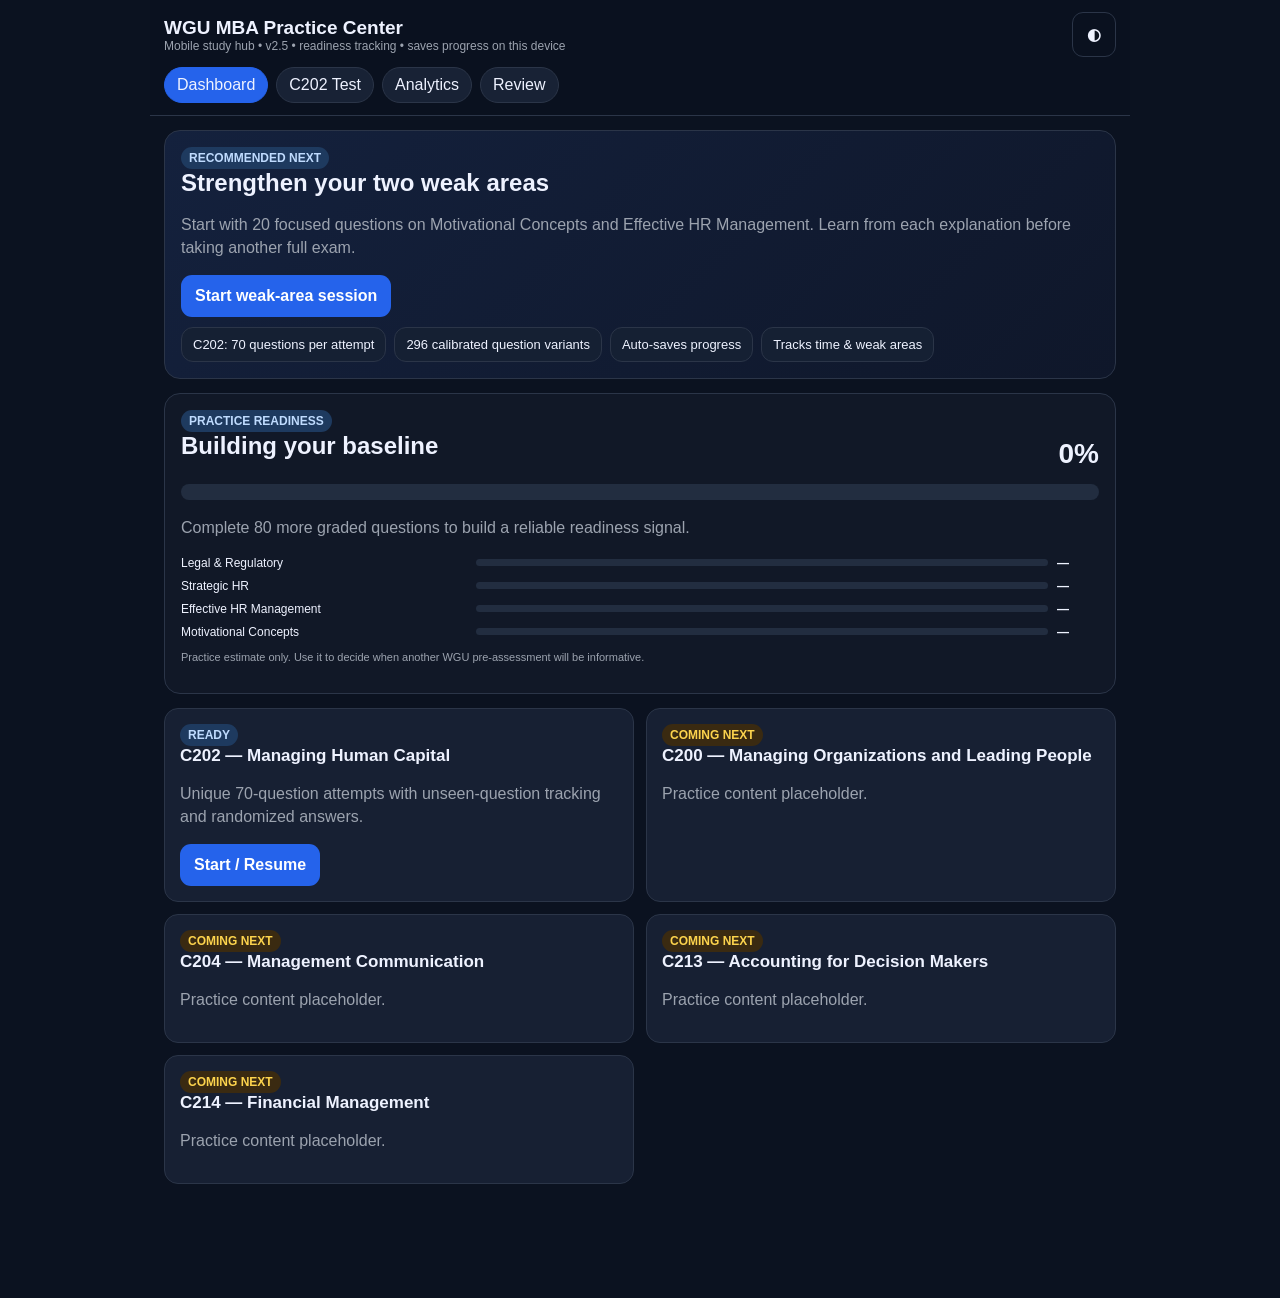
==== commit c33075d5: "Add C202 pre-assessment readiness meter" ====
--- a/index.html
+++ b/index.html
@@ -50,6 +50,11 @@
 .mode .open{display:block;margin-top:14px;color:#93c5fd;font-weight:800;font-size:14px}
 .progressWrap{height:8px;background:#222d40;border-radius:999px;overflow:hidden;margin-top:10px}
 .progressBar{height:100%;background:var(--accent);width:0}
+.readinessMeter{height:16px;background:#222d40;border-radius:999px;overflow:hidden;margin:14px 0 8px}
+.readinessFill{height:100%;width:0;background:linear-gradient(90deg,#f59e0b,#60a5fa,#22c55e);transition:width .4s ease}
+.readinessTop{display:flex;justify-content:space-between;gap:12px;align-items:end}
+.readinessTop strong{font-size:28px}.readinessLabel{font-weight:800;color:#bfdbfe}
+.miniBars{display:grid;gap:9px;margin-top:16px}.miniBar{display:grid;grid-template-columns:minmax(130px,1fr) 2fr 42px;gap:9px;align-items:center;font-size:12px}.miniTrack{height:7px;background:#222d40;border-radius:999px;overflow:hidden}.miniTrack span{display:block;height:100%;background:#60a5fa}
 .questionCard{background:var(--panel);border:1px solid var(--line);border-radius:16px;padding:16px;margin-bottom:14px}
 .qmeta{display:flex;justify-content:space-between;gap:8px;color:var(--muted);font-size:13px;margin-bottom:8px}
 .qtext{font-size:18px;font-weight:700;line-height:1.42;margin-bottom:14px}
@@ -85,7 +90,7 @@
     <div class="toprow">
       <div>
         <div class="brand">WGU MBA Practice Center</div>
-        <div class="sub">Mobile study hub • v2.4 • tap-to-start learning • saves progress on this device</div>
+        <div class="sub">Mobile study hub • v2.5 • readiness tracking • saves progress on this device</div>
       </div>
       <button class="ghost btn" onclick="toggleTheme()">◐</button>
     </div>
@@ -111,6 +116,13 @@
           <div class="stat">Tracks time & weak areas</div>
         </div>
       </div>
+      <div class="card" id="readinessCard">
+        <div class="readinessTop"><div><span class="badge">PRACTICE READINESS</span><h2 id="readinessTitle">Building your baseline</h2></div><strong id="readinessScore">0%</strong></div>
+        <div class="readinessMeter"><div class="readinessFill" id="readinessFill"></div></div>
+        <p class="muted" id="readinessMessage">Complete a Learn or Weak Areas session to begin measuring readiness.</p>
+        <div class="miniBars" id="readinessCompetencies"></div>
+        <p class="muted" style="font-size:11px">Practice estimate only. Use it to decide when another WGU pre-assessment will be informative.</p>
+      </div>
       <div class="grid">
         <div class="course">
           <span class="badge">READY</span>
@@ -196,16 +208,20 @@
 const EXAM_SIZE=70;
 const KEY='wgu_c202_practice_v5';
 const HISTORY_KEY='wgu_c202_seen_questions_v4';
+const PROGRESS_KEY='wgu_c202_readiness_v1';
 const frames=['','During an HR leadership workshop, apply the relevant principle: ','An HR manager is advising a department leader: ','During a workforce policy review, the team asks: '];
 const BANK=CALIBRATED_Q.flatMap((item,source)=>frames.map((frame,variant)=>({...item,q:variant?frame+item.q[0].toLowerCase()+item.q.slice(1):item.q,bankId:`${source}-${variant}`})));
 let mode='learn';
-let state={index:0,answers:Array(10).fill(null),graded:Array(10).fill(false),correct:Array(10).fill(false),bookmarks:Array(10).fill(false),startedAt:null,elapsedBase:0,finished:false,mode:'learn',exam:null};
+let state={index:0,answers:Array(10).fill(null),graded:Array(10).fill(false),correct:Array(10).fill(false),bookmarks:Array(10).fill(false),startedAt:null,elapsedBase:0,finished:false,resultsRecorded:false,mode:'learn',exam:null};
 let timerHandle=null;
 
 function save(){ localStorage.setItem(KEY,JSON.stringify(state)); }
 function load(){ try{const s=JSON.parse(localStorage.getItem(KEY));if(s&&s.answers&&s.exam&&s.answers.length===s.exam.length) state=s;}catch(e){} }
 function clearViews(){['dashboard','setup','testView','analytics','review'].forEach(id=>document.getElementById(id).classList.add('hidden'));document.getElementById('bottomBar').classList.add('hidden');document.querySelectorAll('.nav button').forEach(b=>b.classList.remove('active'));}
-function showView(v){clearViews();document.getElementById(v).classList.remove('hidden');if(v==='dashboard')navDash.classList.add('active');}
+function showView(v){clearViews();document.getElementById(v).classList.remove('hidden');if(v==='dashboard'){navDash.classList.add('active');renderReadiness()}}
+function getProgress(){try{return JSON.parse(localStorage.getItem(PROGRESS_KEY))||{total:0,correct:0,by:{}}}catch(e){return {total:0,correct:0,by:{}}}}
+function recordResult(question,isCorrect){const p=getProgress();p.total++;p.correct+=isCorrect?1:0;p.by[question.tag]=p.by[question.tag]||{total:0,correct:0};p.by[question.tag].total++;p.by[question.tag].correct+=isCorrect?1:0;localStorage.setItem(PROGRESS_KEY,JSON.stringify(p))}
+function renderReadiness(){const p=getProgress(),accuracy=p.total?Math.round(p.correct/p.total*100):0,evidence=Math.min(1,p.total/80),score=Math.round(accuracy*evidence);const areas=['Legal & Regulatory','Strategic HR','Effective HR Management','Motivational Concepts'];const scores=areas.map(a=>{const d=p.by[a]||{total:0,correct:0};return {a,total:d.total,score:d.total?Math.round(d.correct/d.total*100):0}});const gates=scores.every(x=>x.total>=8&&x.score>=70);const ready=p.total>=80&&accuracy>=80&&gates,close=!ready&&p.total>=40&&accuracy>=70;readinessScore.textContent=score+'%';readinessFill.style.width=score+'%';readinessTitle.textContent=ready?'Ready for the pre-assessment':close?'Getting close':'Building your baseline';readinessMessage.textContent=ready?'Your practice evidence is strong across all four competencies. Review due items, then retake the WGU pre-assessment.':close?'Keep training your lowest competency until every area is at least 70%.':`Complete ${Math.max(0,80-p.total)} more graded questions to build a reliable readiness signal.`;readinessCompetencies.innerHTML=scores.map(x=>`<div class="miniBar"><span>${x.a}</span><div class="miniTrack"><span style="width:${x.score}%"></span></div><b>${x.total?x.score+'%':'—'}</b></div>`).join('')}
 function openC202(){clearViews();setup.classList.remove('hidden');navTest.classList.add('active');}
 function selectMode(m){mode=m;['learn','weak','exam'].forEach(x=>document.getElementById(x+'ModeCard').classList.toggle('selected',m===x));}
 function startMode(m){mode=m;startTest(false)}
@@ -235,7 +251,7 @@
 }
 function startTest(resume){
  const cfg=sessionConfig(mode);
- if(!resume) state={index:0,answers:Array(cfg.size).fill(null),graded:Array(cfg.size).fill(false),correct:Array(cfg.size).fill(false),bookmarks:Array(cfg.size).fill(false),startedAt:Date.now(),elapsedBase:0,finished:false,mode:mode,exam:buildExam(cfg.size,cfg.focus)};
+ if(!resume) state={index:0,answers:Array(cfg.size).fill(null),graded:Array(cfg.size).fill(false),correct:Array(cfg.size).fill(false),bookmarks:Array(cfg.size).fill(false),startedAt:Date.now(),elapsedBase:0,finished:false,resultsRecorded:false,mode:mode,exam:buildExam(cfg.size,cfg.focus)};
  if(!state.exam){state.exam=buildExam(cfg.size,cfg.focus);state.answers=Array(cfg.size).fill(null);state.graded=Array(cfg.size).fill(false);state.correct=Array(cfg.size).fill(false);state.bookmarks=Array(cfg.size).fill(false);state.index=0;}
  state.mode=state.mode||mode; if(!state.startedAt) state.startedAt=Date.now();
  save(); showTest(); startTimer();
@@ -266,7 +282,7 @@
  let i=state.index,a=state.answers[i];
  if(a===null){alert('Select an answer first.');return;}
  if(state.mode!=='exam'){
-   if(!state.graded[i]){state.graded[i]=true;state.correct[i]=a===examQuestion(i).a;save();renderQ();}
+   if(!state.graded[i]){state.graded[i]=true;state.correct[i]=a===examQuestion(i).a;recordResult(examQuestion(i),state.correct[i]);save();renderQ();}
    else nextQ();
  } else {
    if(i===state.exam.length-1) submitExam(); else nextQ();
@@ -278,6 +294,7 @@
 function submitExam(){
  if(!confirm('Submit the exam and grade all answered questions?'))return;
  state.answers.forEach((a,i)=>{state.graded[i]=a!==null;state.correct[i]=a!==null&&a===examQuestion(i).a;});
+ if(!state.resultsRecorded){state.graded.forEach((g,i)=>{if(g)recordResult(examQuestion(i),state.correct[i])});state.resultsRecorded=true}
  state.finished=true; state.elapsedBase=currentElapsed(); state.startedAt=null; save(); showAnalytics();
 }
 function currentElapsed(){return (state.elapsedBase||0)+(state.startedAt?Date.now()-state.startedAt:0)}
@@ -310,6 +327,7 @@
  }
 }
 load();
+renderReadiness();
 </script>
 </body>
 </html>
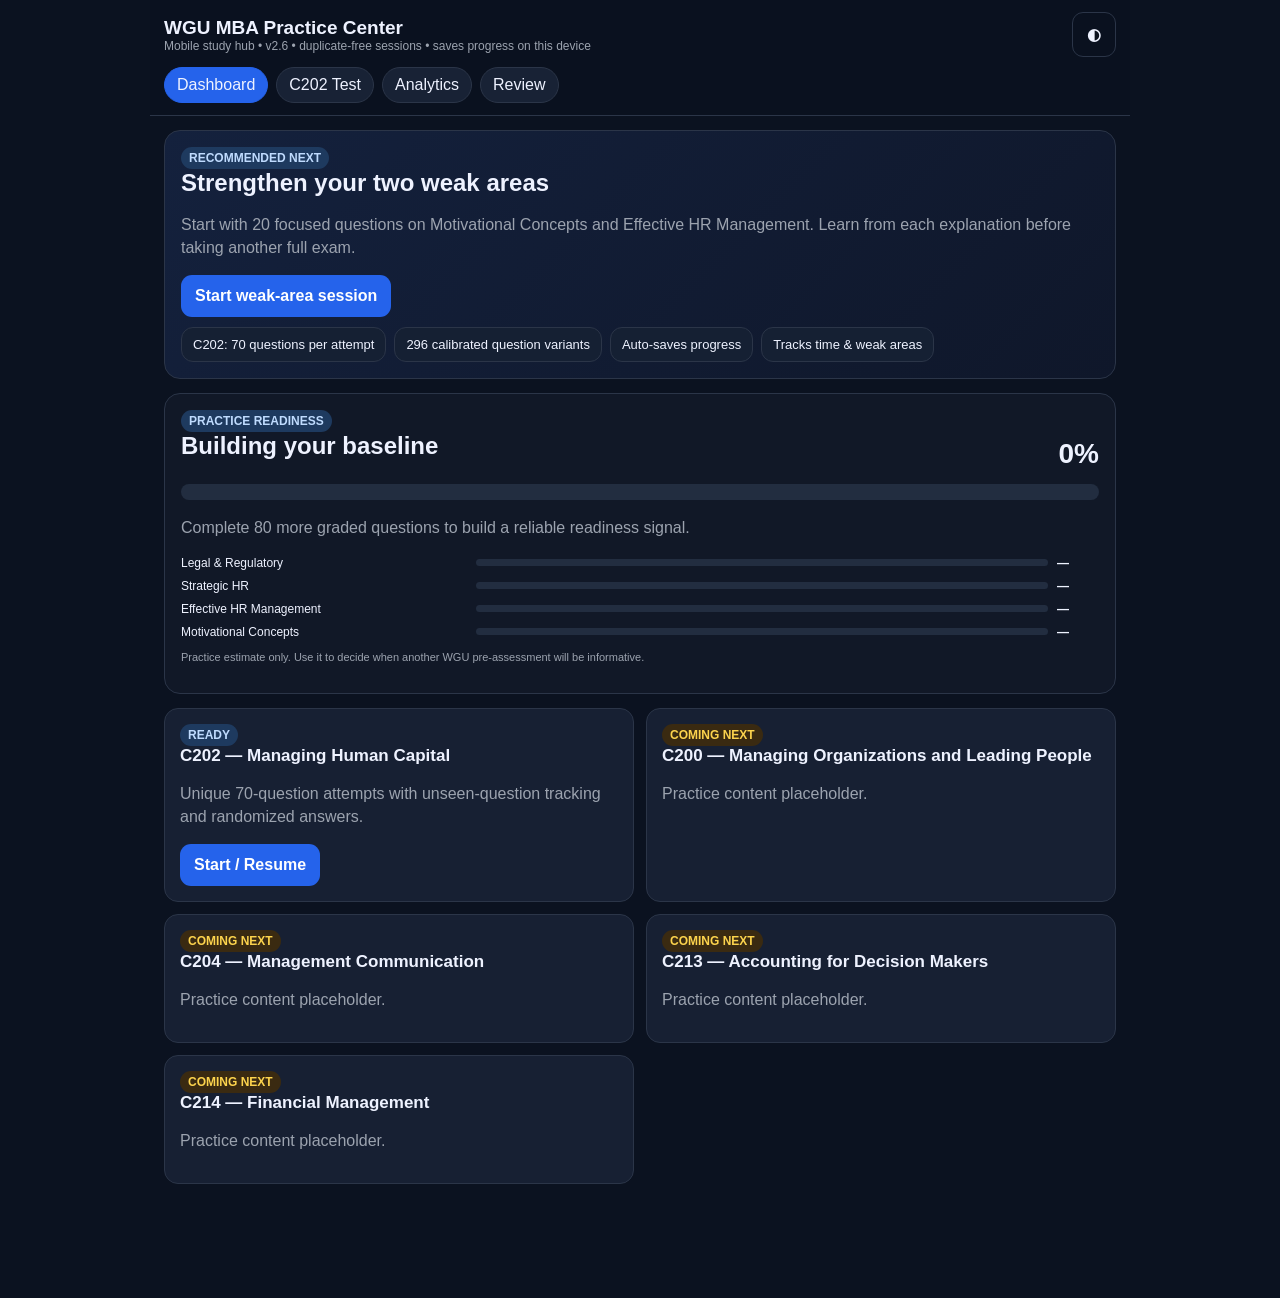
==== commit 78665984: "Prevent duplicate concepts within study sessions" ====
--- a/index.html
+++ b/index.html
@@ -90,7 +90,7 @@
     <div class="toprow">
       <div>
         <div class="brand">WGU MBA Practice Center</div>
-        <div class="sub">Mobile study hub • v2.5 • readiness tracking • saves progress on this device</div>
+        <div class="sub">Mobile study hub • v2.6 • duplicate-free sessions • saves progress on this device</div>
       </div>
       <button class="ghost btn" onclick="toggleTheme()">◐</button>
     </div>
@@ -210,7 +210,7 @@
 const HISTORY_KEY='wgu_c202_seen_questions_v4';
 const PROGRESS_KEY='wgu_c202_readiness_v1';
 const frames=['','During an HR leadership workshop, apply the relevant principle: ','An HR manager is advising a department leader: ','During a workforce policy review, the team asks: '];
-const BANK=CALIBRATED_Q.flatMap((item,source)=>frames.map((frame,variant)=>({...item,q:variant?frame+item.q[0].toLowerCase()+item.q.slice(1):item.q,bankId:`${source}-${variant}`})));
+const BANK=CALIBRATED_Q.flatMap((item,source)=>frames.map((frame,variant)=>({...item,q:variant?frame+item.q[0].toLowerCase()+item.q.slice(1):item.q,sourceId:source,bankId:`${source}-${variant}`})));
 let mode='learn';
 let state={index:0,answers:Array(10).fill(null),graded:Array(10).fill(false),correct:Array(10).fill(false),bookmarks:Array(10).fill(false),startedAt:null,elapsedBase:0,finished:false,resultsRecorded:false,mode:'learn',exam:null};
 let timerHandle=null;
@@ -227,11 +227,12 @@
 function startMode(m){mode=m;startTest(false)}
 function sessionConfig(m){return m==='learn'?{size:10,focus:false}:m==='weak'?{size:20,focus:true}:{size:70,focus:false}}
 function shuffleList(a){for(let i=a.length-1;i>0;i--){const j=Math.floor(Math.random()*(i+1));[a[i],a[j]]=[a[j],a[i]]}return a}
+function uniqueConcepts(order){const used=new Set();return order.filter(i=>{const source=BANK[i].sourceId;if(used.has(source))return false;used.add(source);return true})}
 function buildExam(count=EXAM_SIZE,focus=false){
   let seen=[];try{seen=JSON.parse(localStorage.getItem(HISTORY_KEY))||[]}catch(e){}
   let qOrder=[...Array(BANK.length).keys()].filter(i=>!seen.includes(BANK[i].bankId));
   if(qOrder.length<count){seen=[];qOrder=[...Array(BANK.length).keys()]}
-  if(focus){const priority=qOrder.filter(i=>['Motivational Concepts','Effective HR Management'].includes(BANK[i].tag));const other=qOrder.filter(i=>!priority.includes(i));qOrder=[...shuffleList(priority),...shuffleList(other)]}else shuffleList(qOrder)
+  if(focus){const priority=qOrder.filter(i=>['Motivational Concepts','Effective HR Management'].includes(BANK[i].tag));const other=qOrder.filter(i=>!priority.includes(i));qOrder=uniqueConcepts([...shuffleList(priority),...shuffleList(other)])}else qOrder=uniqueConcepts(shuffleList(qOrder))
   qOrder=qOrder.slice(0,count);
   localStorage.setItem(HISTORY_KEY,JSON.stringify([...seen,...qOrder.map(i=>BANK[i].bankId)]));
   return qOrder.map((sourceIndex,pos)=>{
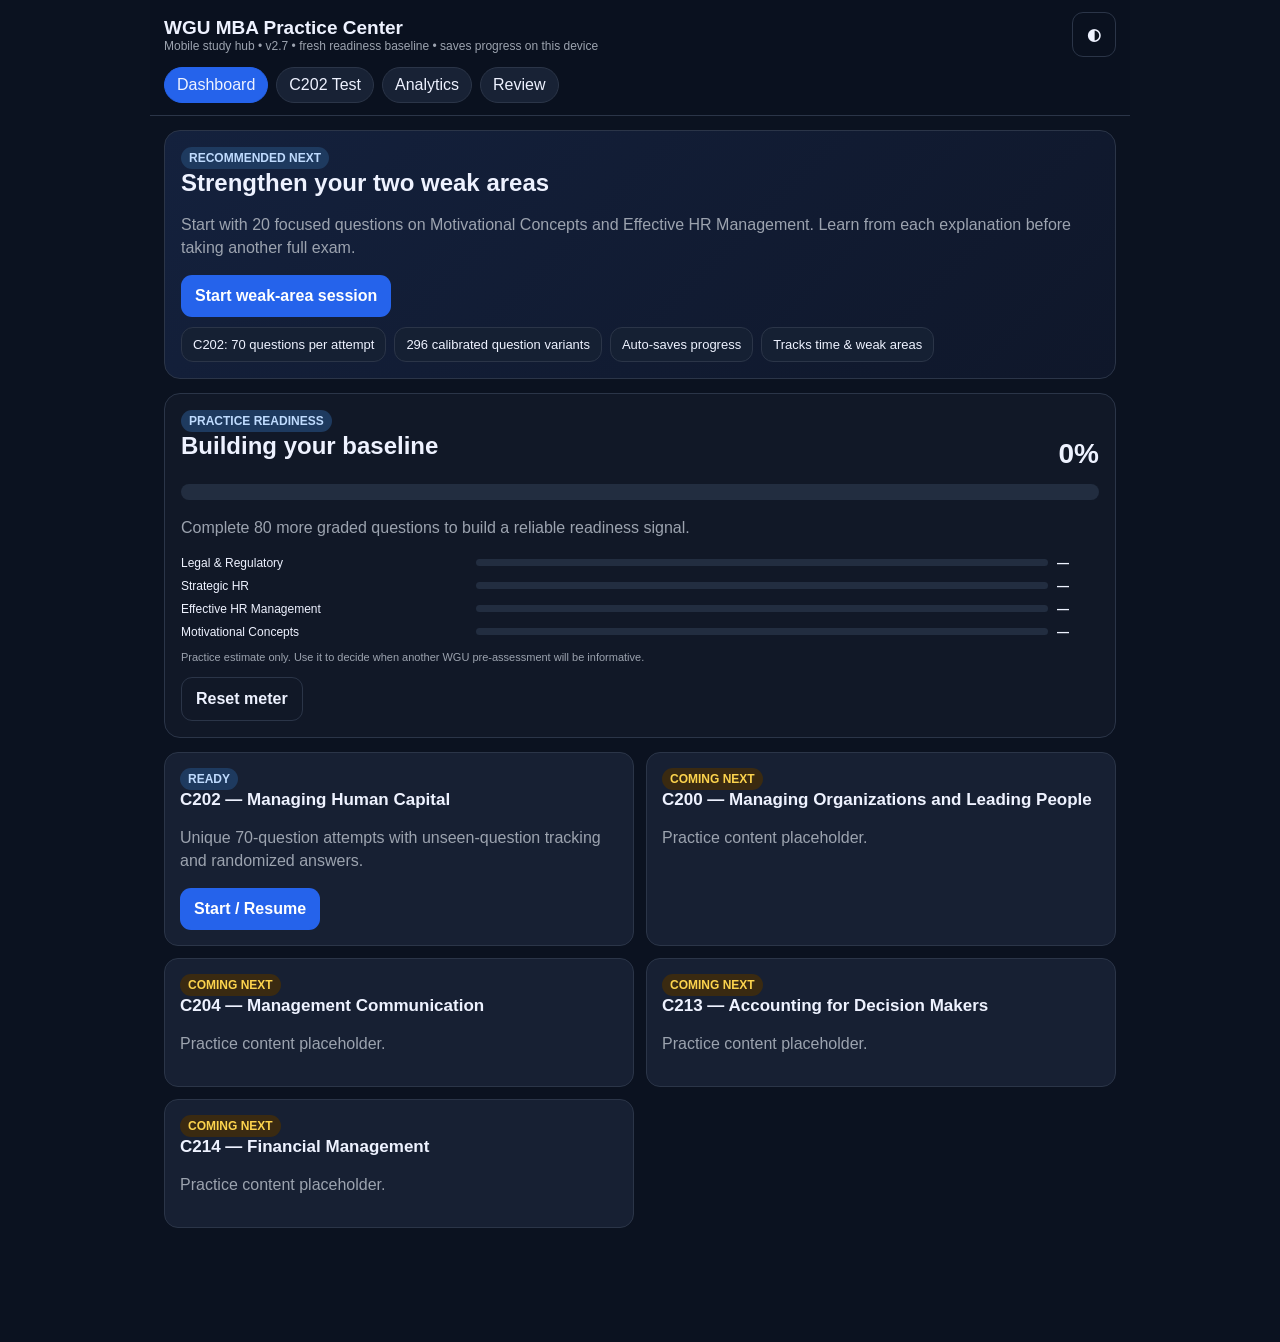
==== commit f97df4df: "Reset readiness baseline and add meter control" ====
--- a/index.html
+++ b/index.html
@@ -90,7 +90,7 @@
     <div class="toprow">
       <div>
         <div class="brand">WGU MBA Practice Center</div>
-        <div class="sub">Mobile study hub • v2.6 • duplicate-free sessions • saves progress on this device</div>
+        <div class="sub">Mobile study hub • v2.7 • fresh readiness baseline • saves progress on this device</div>
       </div>
       <button class="ghost btn" onclick="toggleTheme()">◐</button>
     </div>
@@ -122,6 +122,7 @@
         <p class="muted" id="readinessMessage">Complete a Learn or Weak Areas session to begin measuring readiness.</p>
         <div class="miniBars" id="readinessCompetencies"></div>
         <p class="muted" style="font-size:11px">Practice estimate only. Use it to decide when another WGU pre-assessment will be informative.</p>
+        <button class="btn ghost" onclick="resetReadiness()">Reset meter</button>
       </div>
       <div class="grid">
         <div class="course">
@@ -208,7 +209,7 @@
 const EXAM_SIZE=70;
 const KEY='wgu_c202_practice_v5';
 const HISTORY_KEY='wgu_c202_seen_questions_v4';
-const PROGRESS_KEY='wgu_c202_readiness_v1';
+const PROGRESS_KEY='wgu_c202_readiness_v2';
 const frames=['','During an HR leadership workshop, apply the relevant principle: ','An HR manager is advising a department leader: ','During a workforce policy review, the team asks: '];
 const BANK=CALIBRATED_Q.flatMap((item,source)=>frames.map((frame,variant)=>({...item,q:variant?frame+item.q[0].toLowerCase()+item.q.slice(1):item.q,sourceId:source,bankId:`${source}-${variant}`})));
 let mode='learn';
@@ -221,6 +222,7 @@
 function showView(v){clearViews();document.getElementById(v).classList.remove('hidden');if(v==='dashboard'){navDash.classList.add('active');renderReadiness()}}
 function getProgress(){try{return JSON.parse(localStorage.getItem(PROGRESS_KEY))||{total:0,correct:0,by:{}}}catch(e){return {total:0,correct:0,by:{}}}}
 function recordResult(question,isCorrect){const p=getProgress();p.total++;p.correct+=isCorrect?1:0;p.by[question.tag]=p.by[question.tag]||{total:0,correct:0};p.by[question.tag].total++;p.by[question.tag].correct+=isCorrect?1:0;localStorage.setItem(PROGRESS_KEY,JSON.stringify(p))}
+function resetReadiness(){if(!confirm('Reset the readiness meter to zero? Bookmarks and saved tests will remain.'))return;localStorage.removeItem(PROGRESS_KEY);renderReadiness()}
 function renderReadiness(){const p=getProgress(),accuracy=p.total?Math.round(p.correct/p.total*100):0,evidence=Math.min(1,p.total/80),score=Math.round(accuracy*evidence);const areas=['Legal & Regulatory','Strategic HR','Effective HR Management','Motivational Concepts'];const scores=areas.map(a=>{const d=p.by[a]||{total:0,correct:0};return {a,total:d.total,score:d.total?Math.round(d.correct/d.total*100):0}});const gates=scores.every(x=>x.total>=8&&x.score>=70);const ready=p.total>=80&&accuracy>=80&&gates,close=!ready&&p.total>=40&&accuracy>=70;readinessScore.textContent=score+'%';readinessFill.style.width=score+'%';readinessTitle.textContent=ready?'Ready for the pre-assessment':close?'Getting close':'Building your baseline';readinessMessage.textContent=ready?'Your practice evidence is strong across all four competencies. Review due items, then retake the WGU pre-assessment.':close?'Keep training your lowest competency until every area is at least 70%.':`Complete ${Math.max(0,80-p.total)} more graded questions to build a reliable readiness signal.`;readinessCompetencies.innerHTML=scores.map(x=>`<div class="miniBar"><span>${x.a}</span><div class="miniTrack"><span style="width:${x.score}%"></span></div><b>${x.total?x.score+'%':'—'}</b></div>`).join('')}
 function openC202(){clearViews();setup.classList.remove('hidden');navTest.classList.add('active');}
 function selectMode(m){mode=m;['learn','weak','exam'].forEach(x=>document.getElementById(x+'ModeCard').classList.toggle('selected',m===x));}
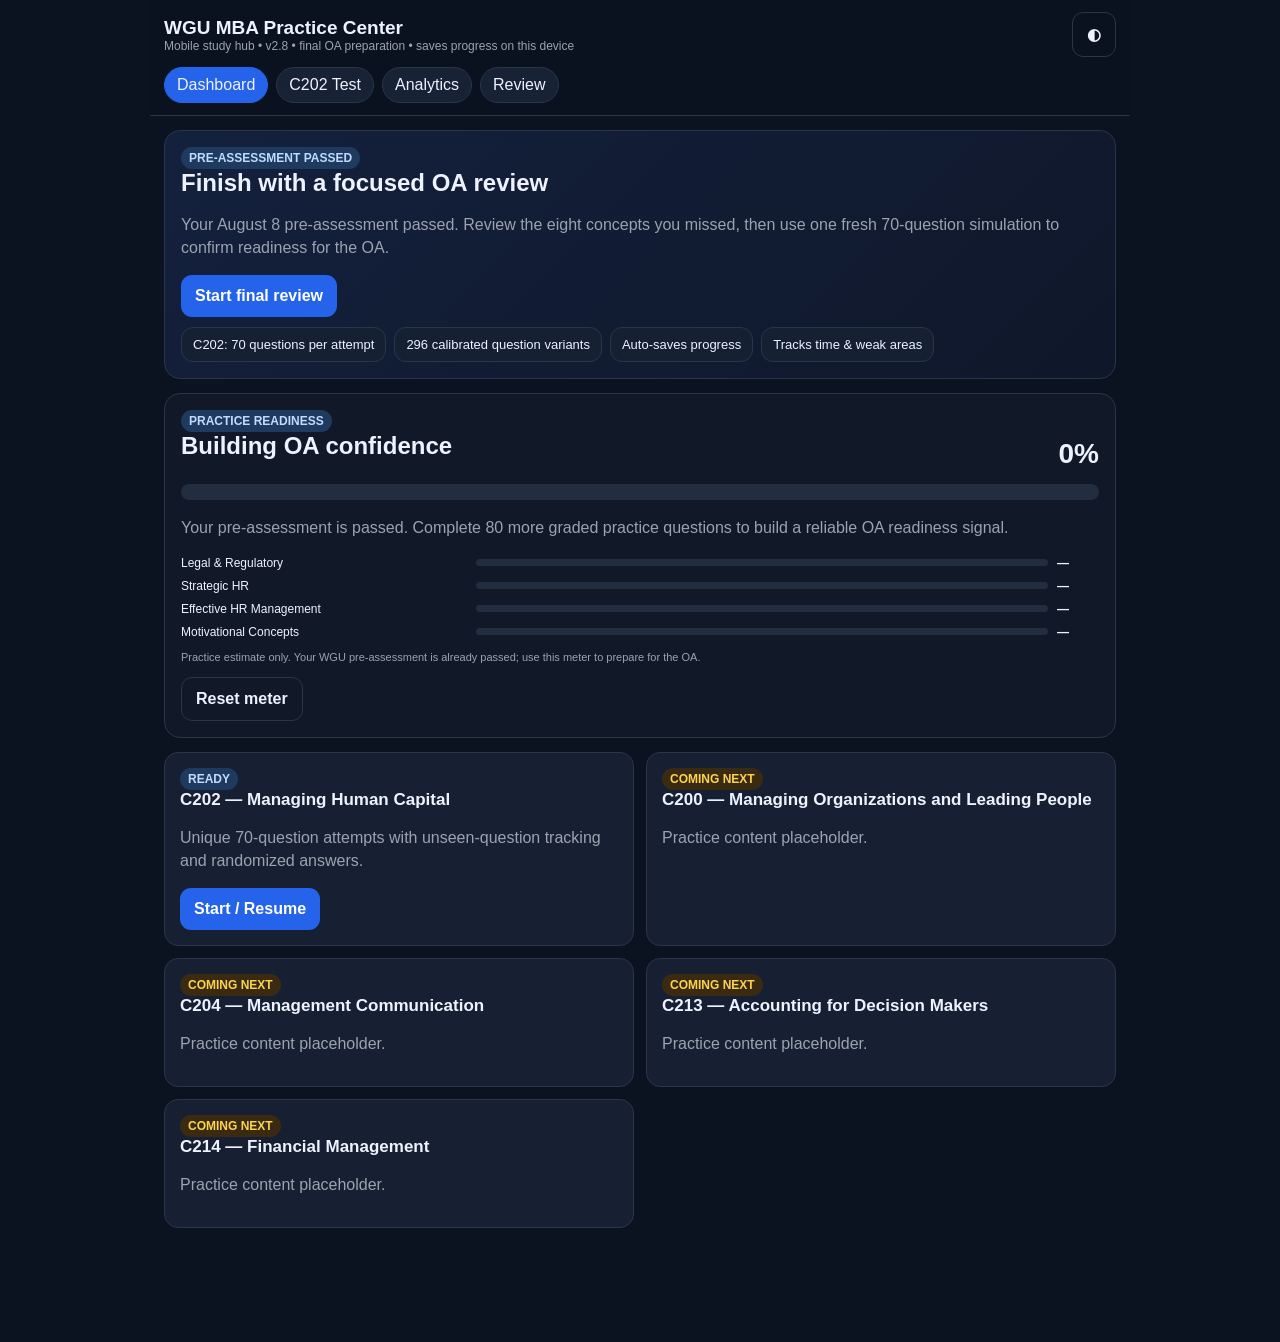
==== commit 02966596: "Target final OA review from passed pre-assessment" ====
--- a/index.html
+++ b/index.html
@@ -90,7 +90,7 @@
     <div class="toprow">
       <div>
         <div class="brand">WGU MBA Practice Center</div>
-        <div class="sub">Mobile study hub • v2.7 • fresh readiness baseline • saves progress on this device</div>
+        <div class="sub">Mobile study hub • v2.8 • final OA preparation • saves progress on this device</div>
       </div>
       <button class="ghost btn" onclick="toggleTheme()">◐</button>
     </div>
@@ -105,10 +105,10 @@
   <main>
     <section id="dashboard">
       <div class="card hero">
-        <span class="badge">RECOMMENDED NEXT</span>
-        <h1>Strengthen your two weak areas</h1>
-        <p class="muted">Start with 20 focused questions on Motivational Concepts and Effective HR Management. Learn from each explanation before taking another full exam.</p>
-        <button class="btn primary" onclick="startRecommended()">Start weak-area session</button>
+        <span class="badge">PRE-ASSESSMENT PASSED</span>
+        <h1>Finish with a focused OA review</h1>
+        <p class="muted">Your August 8 pre-assessment passed. Review the eight concepts you missed, then use one fresh 70-question simulation to confirm readiness for the OA.</p>
+        <button class="btn primary" onclick="startRecommended()">Start final review</button>
         <div class="statrow">
           <div class="stat">C202: 70 questions per attempt</div>
           <div class="stat">296 calibrated question variants</div>
@@ -121,7 +121,7 @@
         <div class="readinessMeter"><div class="readinessFill" id="readinessFill"></div></div>
         <p class="muted" id="readinessMessage">Complete a Learn or Weak Areas session to begin measuring readiness.</p>
         <div class="miniBars" id="readinessCompetencies"></div>
-        <p class="muted" style="font-size:11px">Practice estimate only. Use it to decide when another WGU pre-assessment will be informative.</p>
+        <p class="muted" style="font-size:11px">Practice estimate only. Your WGU pre-assessment is already passed; use this meter to prepare for the OA.</p>
         <button class="btn ghost" onclick="resetReadiness()">Reset meter</button>
       </div>
       <div class="grid">
@@ -149,9 +149,9 @@
             <span class="open">Start learning →</span>
           </div>
           <div id="weakModeCard" class="mode" role="button" tabindex="0" onclick="startMode('weak')">
-            <h3>Weak Areas · 20</h3>
-            <p class="muted">Targets motivation and effective HR management.</p>
-            <span class="open">Practice weak areas →</span>
+            <h3>Final Review · 20</h3>
+            <p class="muted">Targets the concepts missed on your latest passed pre-assessment.</p>
+            <span class="open">Practice final gaps →</span>
           </div>
           <div id="examModeCard" class="mode" role="button" tabindex="0" onclick="startMode('exam')">
             <h3>OA Simulation · 70</h3>
@@ -212,6 +212,7 @@
 const PROGRESS_KEY='wgu_c202_readiness_v2';
 const frames=['','During an HR leadership workshop, apply the relevant principle: ','An HR manager is advising a department leader: ','During a workforce policy review, the team asks: '];
 const BANK=CALIBRATED_Q.flatMap((item,source)=>frames.map((frame,variant)=>({...item,q:variant?frame+item.q[0].toLowerCase()+item.q.slice(1):item.q,sourceId:source,bankId:`${source}-${variant}`})));
+const FINAL_REVIEW_TERMS=['affirmative action','metric','business goal','diversity','case interview','distributive','training design','training system','workplace violence','osha','affective commitment','emotional attachment'];
 let mode='learn';
 let state={index:0,answers:Array(10).fill(null),graded:Array(10).fill(false),correct:Array(10).fill(false),bookmarks:Array(10).fill(false),startedAt:null,elapsedBase:0,finished:false,resultsRecorded:false,mode:'learn',exam:null};
 let timerHandle=null;
@@ -223,7 +224,7 @@
 function getProgress(){try{return JSON.parse(localStorage.getItem(PROGRESS_KEY))||{total:0,correct:0,by:{}}}catch(e){return {total:0,correct:0,by:{}}}}
 function recordResult(question,isCorrect){const p=getProgress();p.total++;p.correct+=isCorrect?1:0;p.by[question.tag]=p.by[question.tag]||{total:0,correct:0};p.by[question.tag].total++;p.by[question.tag].correct+=isCorrect?1:0;localStorage.setItem(PROGRESS_KEY,JSON.stringify(p))}
 function resetReadiness(){if(!confirm('Reset the readiness meter to zero? Bookmarks and saved tests will remain.'))return;localStorage.removeItem(PROGRESS_KEY);renderReadiness()}
-function renderReadiness(){const p=getProgress(),accuracy=p.total?Math.round(p.correct/p.total*100):0,evidence=Math.min(1,p.total/80),score=Math.round(accuracy*evidence);const areas=['Legal & Regulatory','Strategic HR','Effective HR Management','Motivational Concepts'];const scores=areas.map(a=>{const d=p.by[a]||{total:0,correct:0};return {a,total:d.total,score:d.total?Math.round(d.correct/d.total*100):0}});const gates=scores.every(x=>x.total>=8&&x.score>=70);const ready=p.total>=80&&accuracy>=80&&gates,close=!ready&&p.total>=40&&accuracy>=70;readinessScore.textContent=score+'%';readinessFill.style.width=score+'%';readinessTitle.textContent=ready?'Ready for the pre-assessment':close?'Getting close':'Building your baseline';readinessMessage.textContent=ready?'Your practice evidence is strong across all four competencies. Review due items, then retake the WGU pre-assessment.':close?'Keep training your lowest competency until every area is at least 70%.':`Complete ${Math.max(0,80-p.total)} more graded questions to build a reliable readiness signal.`;readinessCompetencies.innerHTML=scores.map(x=>`<div class="miniBar"><span>${x.a}</span><div class="miniTrack"><span style="width:${x.score}%"></span></div><b>${x.total?x.score+'%':'—'}</b></div>`).join('')}
+function renderReadiness(){const p=getProgress(),accuracy=p.total?Math.round(p.correct/p.total*100):0,evidence=Math.min(1,p.total/80),score=Math.round(accuracy*evidence);const areas=['Legal & Regulatory','Strategic HR','Effective HR Management','Motivational Concepts'];const scores=areas.map(a=>{const d=p.by[a]||{total:0,correct:0};return {a,total:d.total,score:d.total?Math.round(d.correct/d.total*100):0}});const gates=scores.every(x=>x.total>=8&&x.score>=70);const ready=p.total>=80&&accuracy>=80&&gates,close=!ready&&p.total>=40&&accuracy>=70;readinessScore.textContent=score+'%';readinessFill.style.width=score+'%';readinessTitle.textContent=ready?'OA practice-ready':close?'Getting close':'Building OA confidence';readinessMessage.textContent=ready?'Your practice evidence is strong across all four competencies. Complete Review Due, then schedule the OA when you feel rested and confident.':close?'Keep training your lowest competency, then complete one fresh OA simulation.':`Your pre-assessment is passed. Complete ${Math.max(0,80-p.total)} more graded practice questions to build a reliable OA readiness signal.`;readinessCompetencies.innerHTML=scores.map(x=>`<div class="miniBar"><span>${x.a}</span><div class="miniTrack"><span style="width:${x.score}%"></span></div><b>${x.total?x.score+'%':'—'}</b></div>`).join('')}
 function openC202(){clearViews();setup.classList.remove('hidden');navTest.classList.add('active');}
 function selectMode(m){mode=m;['learn','weak','exam'].forEach(x=>document.getElementById(x+'ModeCard').classList.toggle('selected',m===x));}
 function startMode(m){mode=m;startTest(false)}
@@ -234,7 +235,7 @@
   let seen=[];try{seen=JSON.parse(localStorage.getItem(HISTORY_KEY))||[]}catch(e){}
   let qOrder=[...Array(BANK.length).keys()].filter(i=>!seen.includes(BANK[i].bankId));
   if(qOrder.length<count){seen=[];qOrder=[...Array(BANK.length).keys()]}
-  if(focus){const priority=qOrder.filter(i=>['Motivational Concepts','Effective HR Management'].includes(BANK[i].tag));const other=qOrder.filter(i=>!priority.includes(i));qOrder=uniqueConcepts([...shuffleList(priority),...shuffleList(other)])}else qOrder=uniqueConcepts(shuffleList(qOrder))
+  if(focus){const priority=qOrder.filter(i=>{const text=(BANK[i].q+' '+BANK[i].r).toLowerCase();return FINAL_REVIEW_TERMS.some(term=>text.includes(term))});const secondary=qOrder.filter(i=>!priority.includes(i)&&['Motivational Concepts','Effective HR Management','Legal & Regulatory'].includes(BANK[i].tag));const other=qOrder.filter(i=>!priority.includes(i)&&!secondary.includes(i));qOrder=uniqueConcepts([...shuffleList(priority),...shuffleList(secondary),...shuffleList(other)])}else qOrder=uniqueConcepts(shuffleList(qOrder))
   qOrder=qOrder.slice(0,count);
   localStorage.setItem(HISTORY_KEY,JSON.stringify([...seen,...qOrder.map(i=>BANK[i].bankId)]));
   return qOrder.map((sourceIndex,pos)=>{
@@ -261,7 +262,7 @@
 }
 function startRecommended(){mode='weak';startTest(false)}
 function resumeTest(){load();mode=state.mode||'learn';startTest(true)}
-function showTest(){clearViews();testView.classList.remove('hidden');bottomBar.classList.remove('hidden');navTest.classList.add('active');const labels={learn:'Learn Mode — immediate teaching',weak:'Weak-Area Mode — immediate teaching',exam:'OA Simulation — answers at end'};modeLabel.textContent=labels[state.mode]||labels.learn;renderQ();}
+function showTest(){clearViews();testView.classList.remove('hidden');bottomBar.classList.remove('hidden');navTest.classList.add('active');const labels={learn:'Learn Mode — immediate teaching',weak:'Final Review — latest pre-assessment gaps',exam:'OA Simulation — answers at end'};modeLabel.textContent=labels[state.mode]||labels.learn;renderQ();}
 function renderQ(){
  let i=state.index,x=examQuestion(i),a=state.answers[i];
  const total=state.exam.length, feedback=state.mode!=='exam';
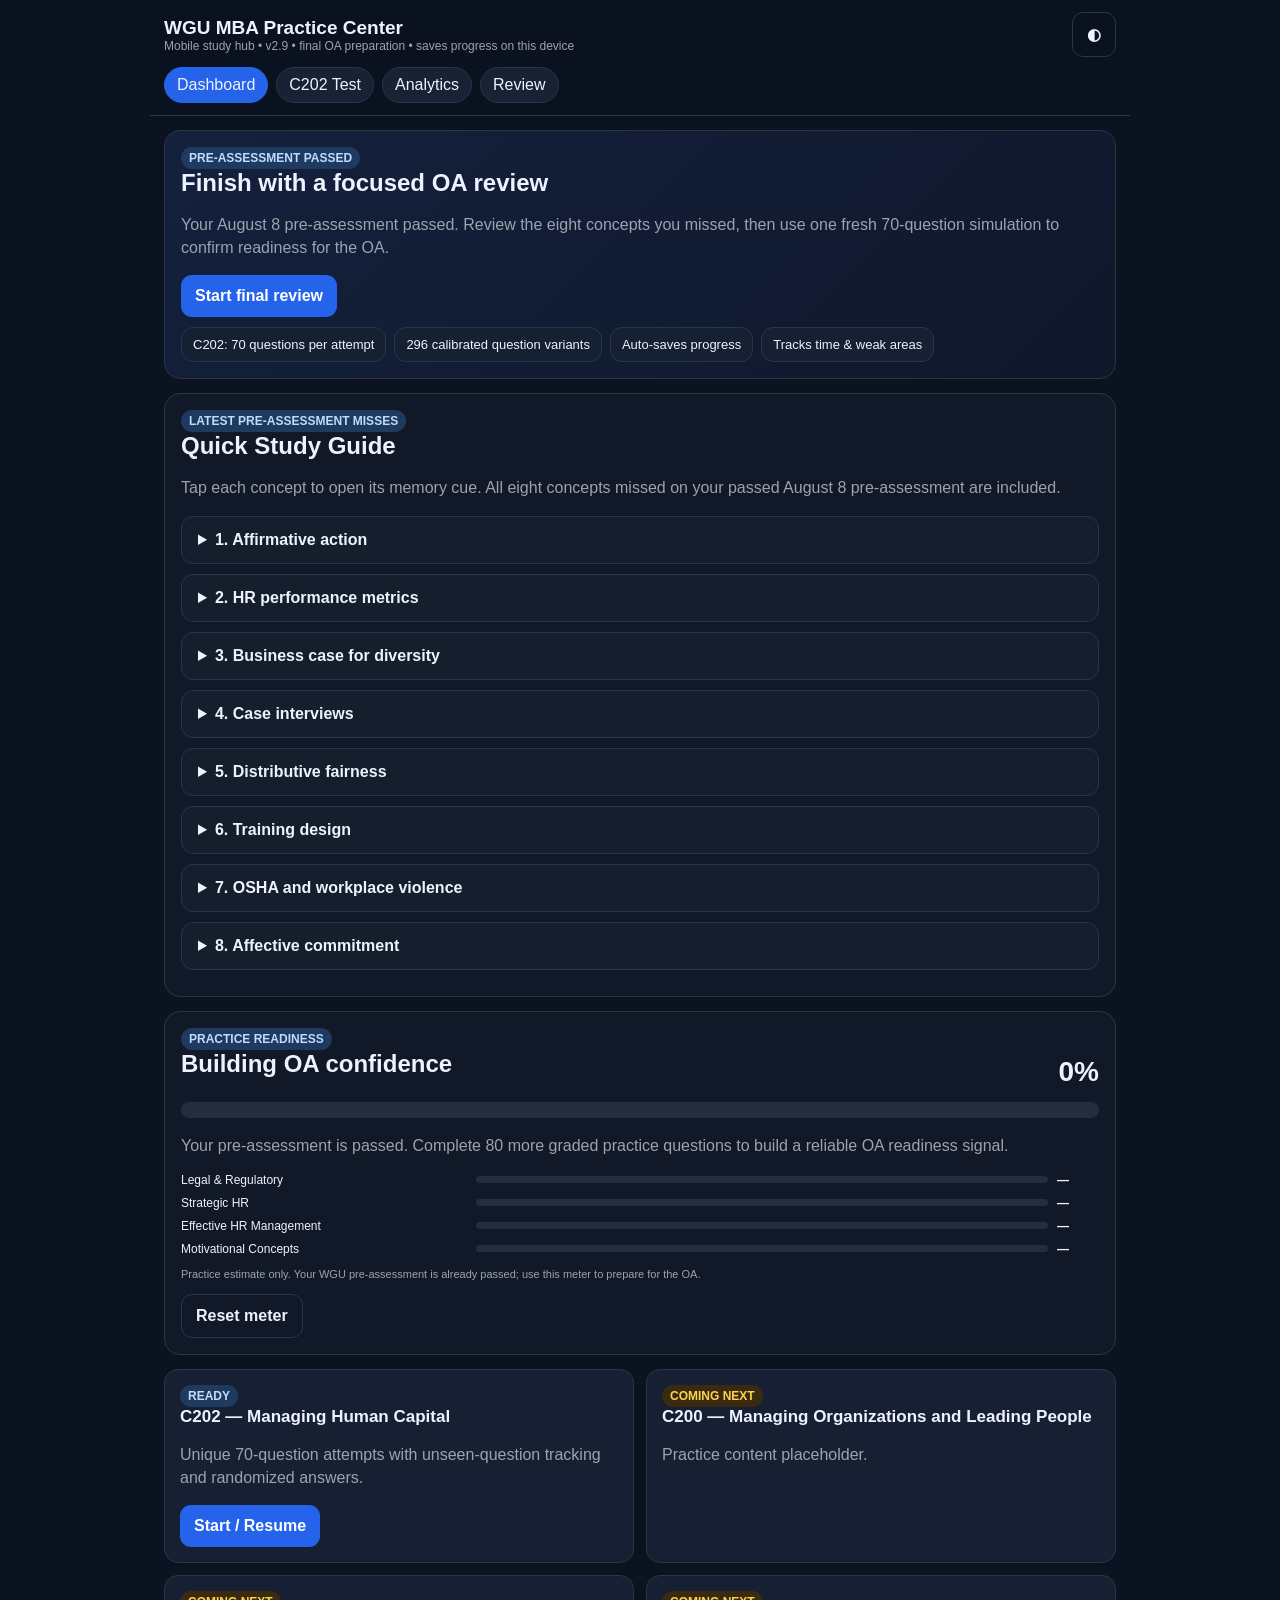
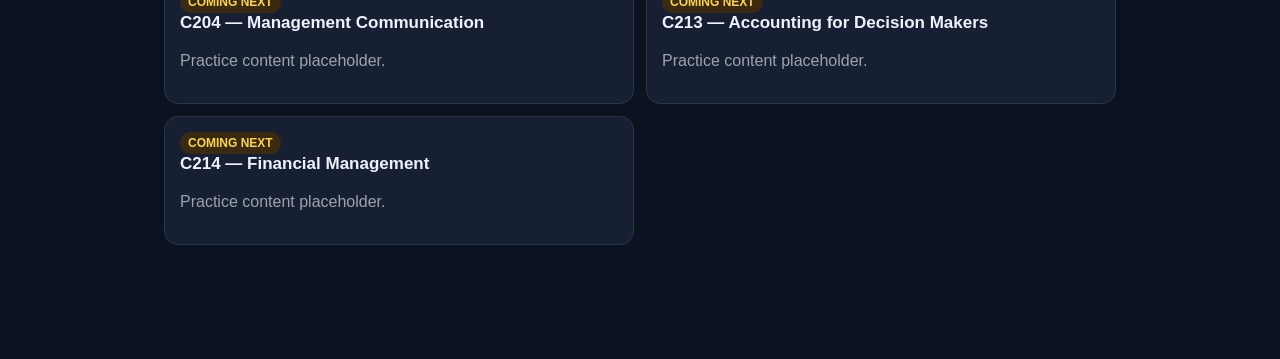
==== commit f9562048: "Add quick guide for latest missed concepts" ====
--- a/index.html
+++ b/index.html
@@ -76,6 +76,10 @@
 th,td{text-align:left;padding:10px 6px;border-bottom:1px solid var(--line)}
 .goodText{color:#86efac} .badText{color:#fca5a5}
 .reviewItem{padding:12px;border:1px solid var(--line);border-radius:12px;margin:10px 0;background:#151e2d}
+.studyGuide details{border:1px solid var(--line);border-radius:12px;margin:10px 0;background:#151e2d;overflow:hidden}
+.studyGuide summary{cursor:pointer;padding:14px 16px;font-weight:800;list-style-position:inside}
+.studyGuide details p{margin:0;padding:0 16px 16px;line-height:1.55;color:var(--muted)}
+.studyGuide .cue{color:#bfdbfe;font-weight:800}
 @media(max-width:640px){
  .grid,.modeChoice,.analyticsGrid{grid-template-columns:1fr}
  .qtext{font-size:17px}
@@ -90,7 +94,7 @@
     <div class="toprow">
       <div>
         <div class="brand">WGU MBA Practice Center</div>
-        <div class="sub">Mobile study hub • v2.8 • final OA preparation • saves progress on this device</div>
+        <div class="sub">Mobile study hub • v2.9 • final OA preparation • saves progress on this device</div>
       </div>
       <button class="ghost btn" onclick="toggleTheme()">◐</button>
     </div>
@@ -116,10 +120,23 @@
           <div class="stat">Tracks time & weak areas</div>
         </div>
       </div>
+      <div class="card studyGuide">
+        <span class="badge">LATEST PRE-ASSESSMENT MISSES</span>
+        <h2>Quick Study Guide</h2>
+        <p class="muted">Tap each concept to open its memory cue. All eight concepts missed on your passed August 8 pre-assessment are included.</p>
+        <details><summary>1. Affirmative action</summary><p><span class="cue">Remember: remedy past effects.</span> Affirmative action proactively addresses past exclusion or employment practices that created adverse effects. It expands opportunity; it does not guarantee jobs or replace qualifications.</p></details>
+        <details><summary>2. HR performance metrics</summary><p><span class="cue">Start with business goals.</span> Choose HR measures by first identifying the organization's goals, then measure whether staffing, development, retention, or other people practices help achieve them.</p></details>
+        <details><summary>3. Business case for diversity</summary><p><span class="cue">Think risk, reputation, talent, and decisions.</span> Diversity can broaden the talent pool and perspectives while reducing discrimination risk and negative public relations. It does not automatically increase employees' average education.</p></details>
+        <details><summary>4. Case interviews</summary><p><span class="cue">Show how you solve a current problem.</span> A case interview asks the candidate to analyze a realistic business situation and demonstrate reasoning that supports company goals. Describing a past event is a behavioral interview.</p></details>
+        <details><summary>5. Distributive fairness</summary><p><span class="cue">Distribution = outcome.</span> Distributive fairness concerns whether the hiring result is perceived as fair. People receiving a favorable outcome are generally more likely to appreciate it; procedural fairness concerns how the process was conducted.</p></details>
+        <details><summary>6. Training design</summary><p><span class="cue">Assess, then design.</span> Needs assessment identifies the gap. Designing the training system comes next and converts the gap into objectives, content, instructional methods, sequencing, and evaluation plans.</p></details>
+        <details><summary>7. OSHA and workplace violence</summary><p><span class="cue">OSHA = workplace safety.</span> OSHA advocates written and implemented workplace-violence prevention programs as part of protecting employee safety and health.</p></details>
+        <details><summary>8. Affective commitment</summary><p><span class="cue">Affective = affection.</span> An employee stays because of emotional attachment and identification with the organization's values and goals. Continuance means the cost of leaving is high; normative means feeling obligated to stay.</p></details>
+      </div>
       <div class="card" id="readinessCard">
         <div class="readinessTop"><div><span class="badge">PRACTICE READINESS</span><h2 id="readinessTitle">Building your baseline</h2></div><strong id="readinessScore">0%</strong></div>
         <div class="readinessMeter"><div class="readinessFill" id="readinessFill"></div></div>
-        <p class="muted" id="readinessMessage">Complete a Learn or Weak Areas session to begin measuring readiness.</p>
+        <p class="muted" id="readinessMessage">Complete a Learn or Final Review session to begin measuring readiness.</p>
         <div class="miniBars" id="readinessCompetencies"></div>
         <p class="muted" style="font-size:11px">Practice estimate only. Your WGU pre-assessment is already passed; use this meter to prepare for the OA.</p>
         <button class="btn ghost" onclick="resetReadiness()">Reset meter</button>
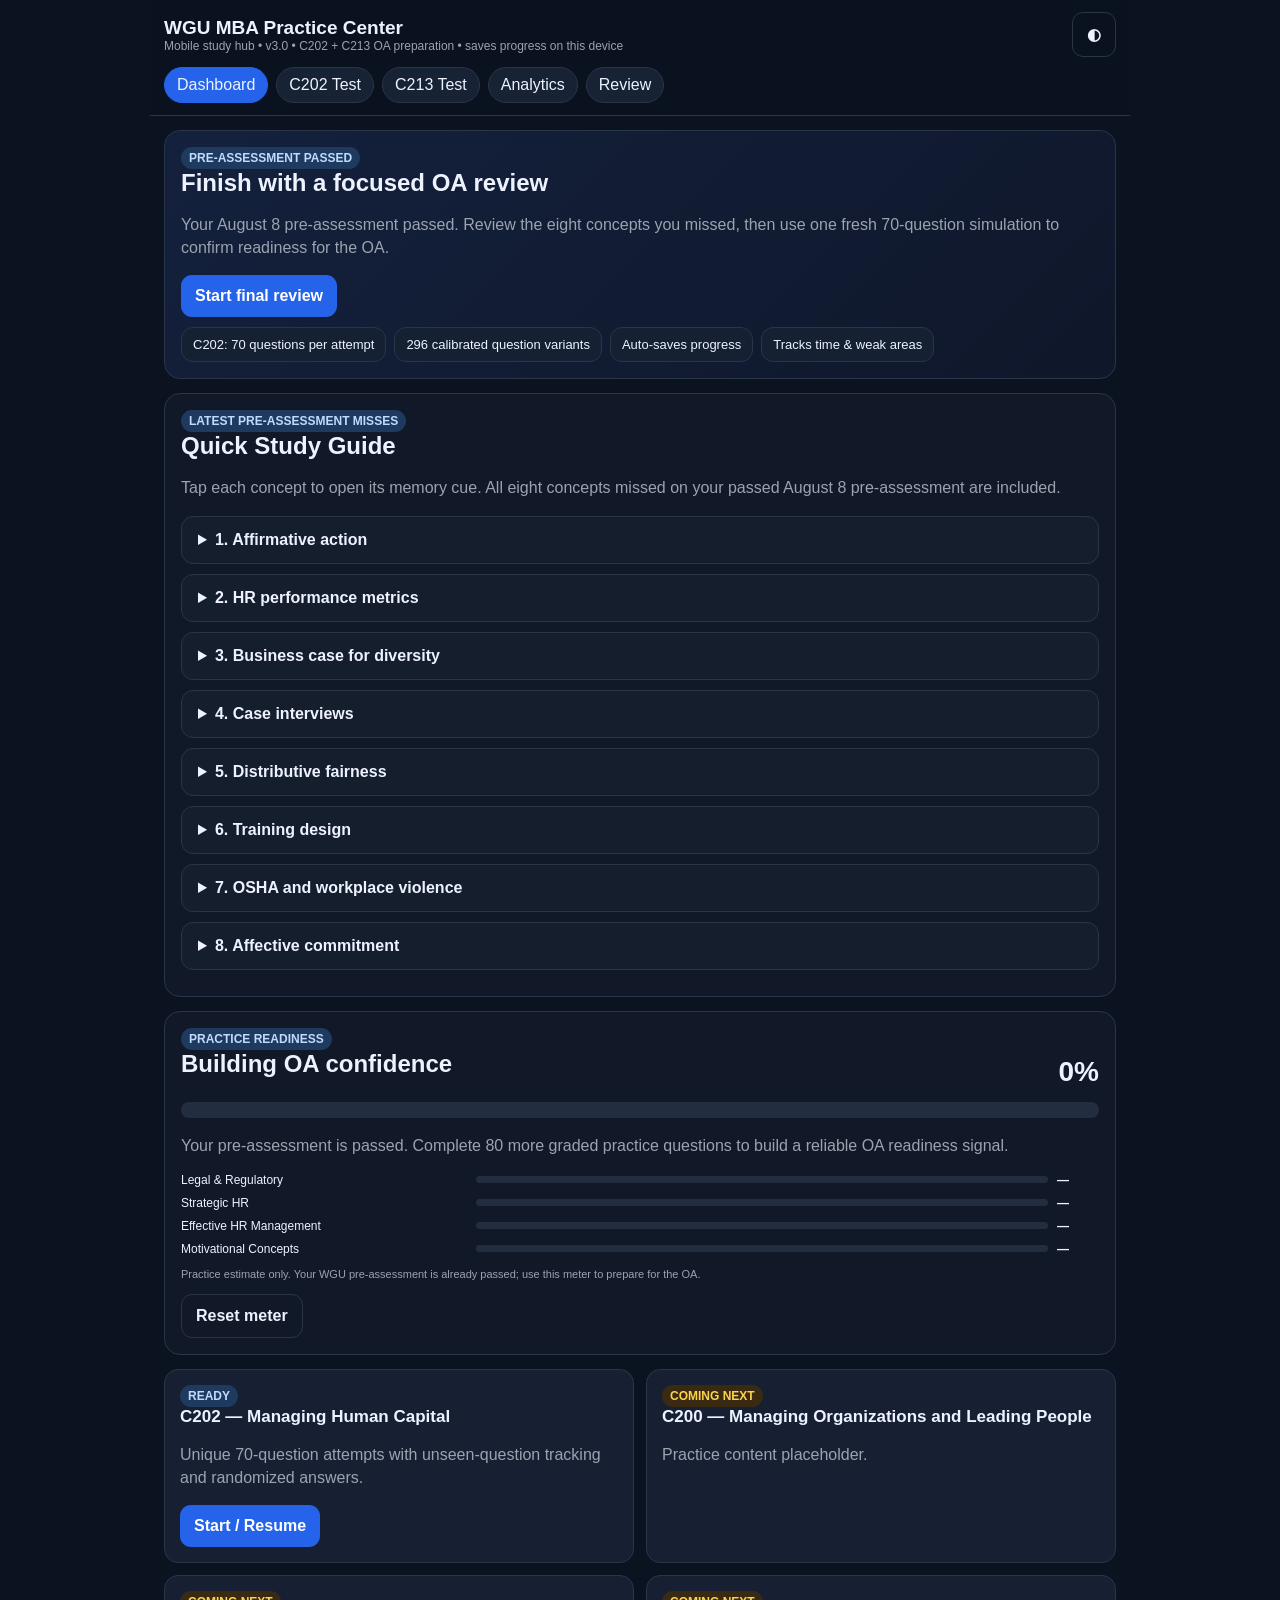
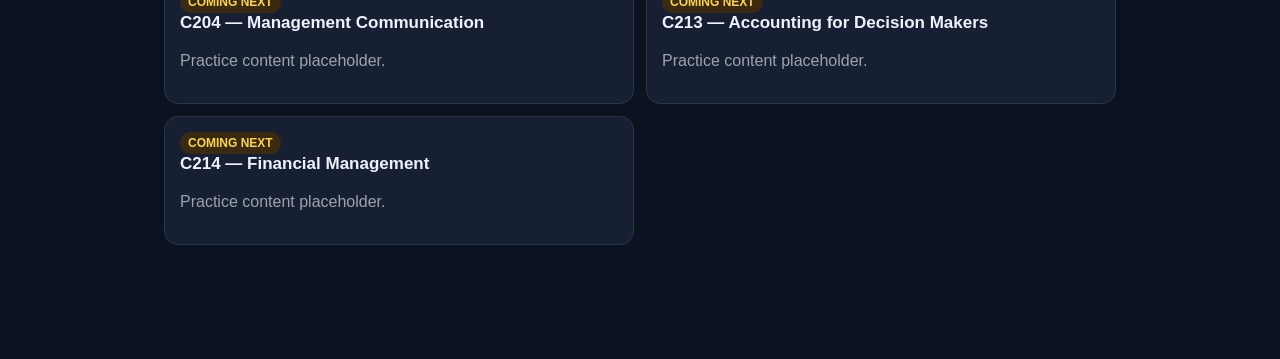
==== commit c6545559: "Add C213 OA Ready Lab" ====
--- a/index.html
+++ b/index.html
@@ -94,13 +94,14 @@
     <div class="toprow">
       <div>
         <div class="brand">WGU MBA Practice Center</div>
-        <div class="sub">Mobile study hub • v2.9 • final OA preparation • saves progress on this device</div>
+        <div class="sub">Mobile study hub • v3.0 • C202 + C213 OA preparation • saves progress on this device</div>
       </div>
       <button class="ghost btn" onclick="toggleTheme()">◐</button>
     </div>
     <div class="nav">
       <button id="navDash" class="active" onclick="showView('dashboard')">Dashboard</button>
       <button id="navTest" onclick="openC202()">C202 Test</button>
+      <button onclick="window.location.href='https://c213-oa-ready-lab.jlail303358.chatgpt.site'">C213 Test</button>
       <button id="navAnalytics" onclick="showAnalytics()">Analytics</button>
       <button id="navReview" onclick="showReview()">Review</button>
     </div>
